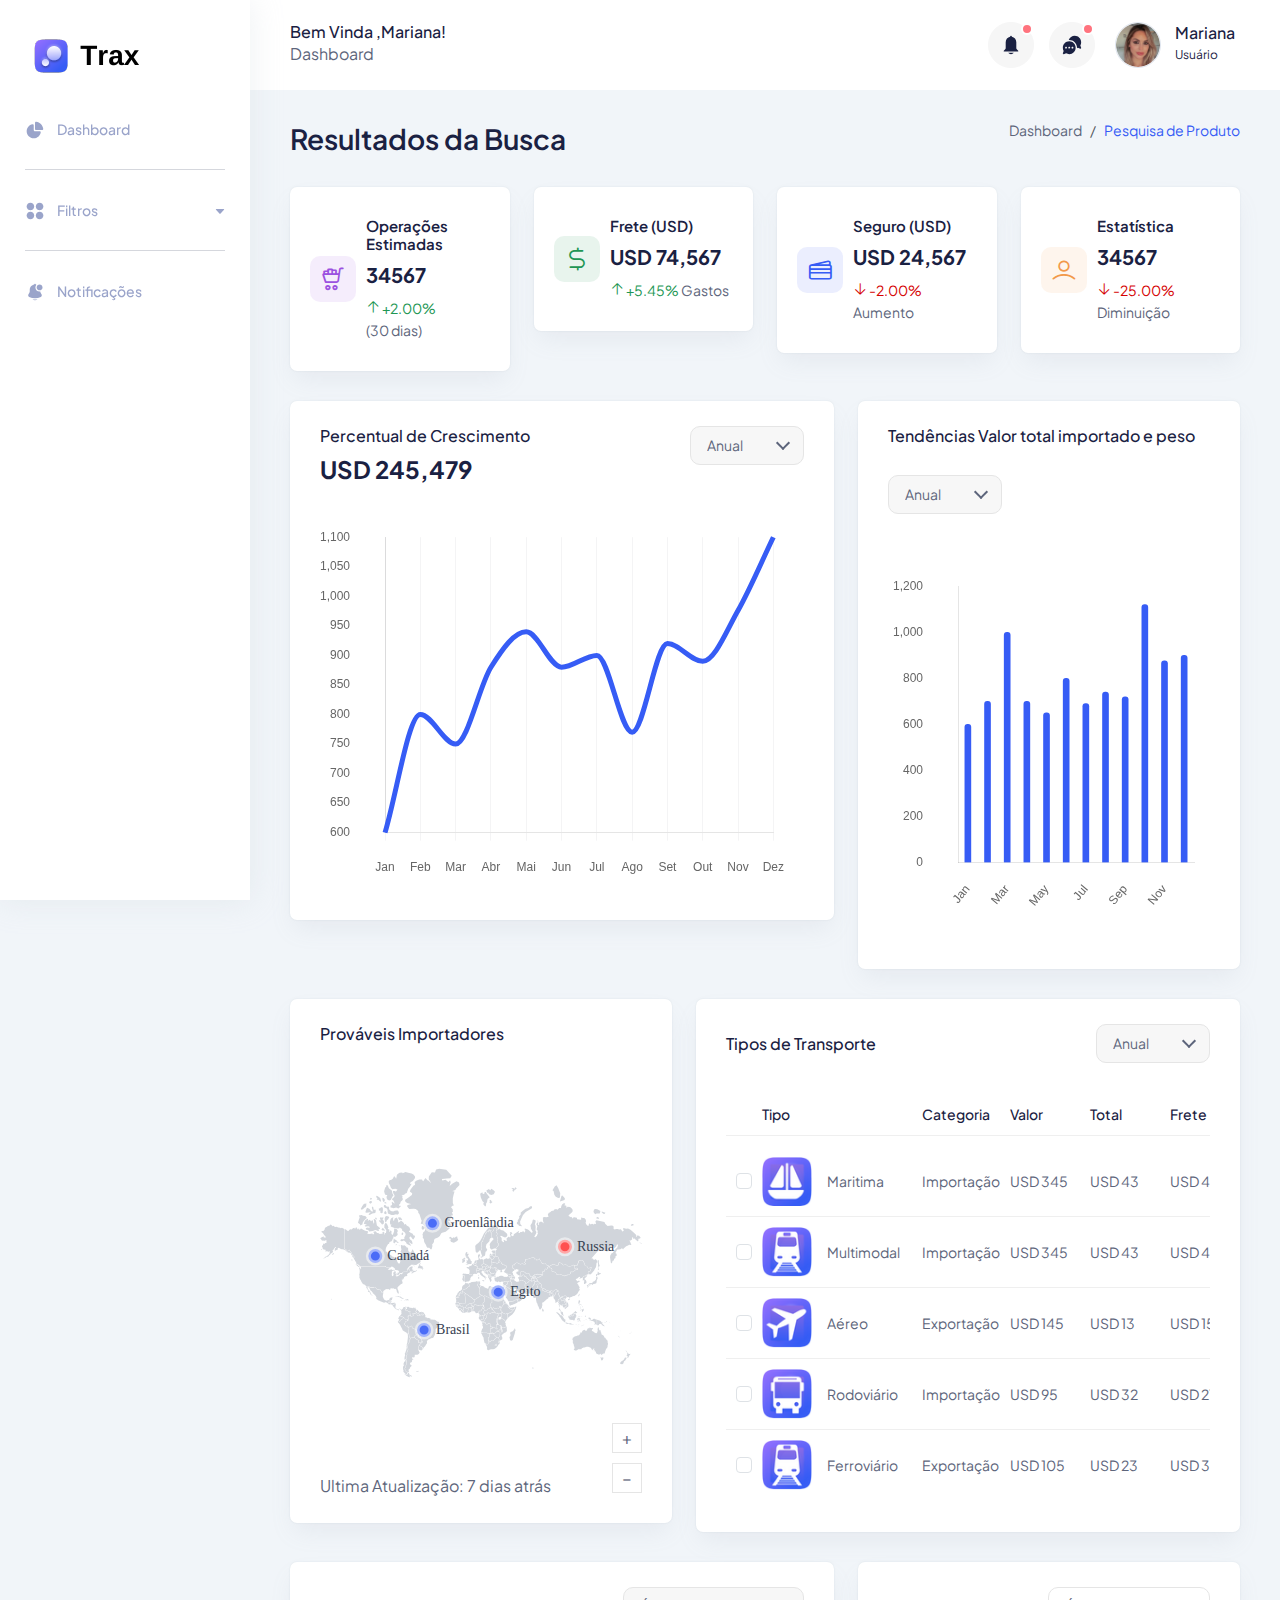
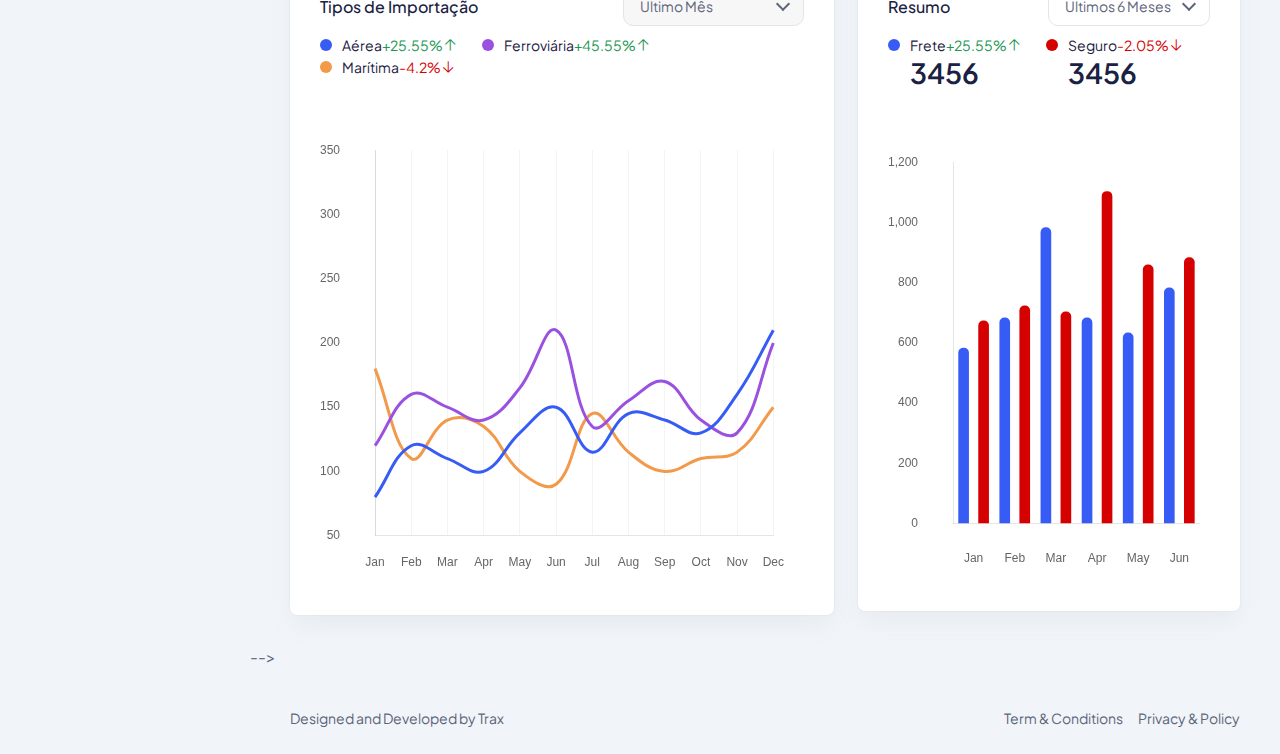
==== index.html @ 4f247d01 "test" ====
<!DOCTYPE html>
<html lang="en">
  <head>
    <meta charset="UTF-8" />
    <meta http-equiv="X-UA-Compatible" content="IE=edge" />
    <meta name="viewport" content="width=device-width, initial-scale=1.0" />
    <link rel="shortcut icon" href="assets/images/favicon.svg" type="image/x-icon" />
    <title>Trax</title>

    <!-- ========== All CSS files linkup ========= -->
    <link rel="stylesheet" href="assets/css/bootstrap.min.css" />
    <link rel="stylesheet" href="assets/css/lineicons.css" rel="stylesheet" type="text/css" />
    <link rel="stylesheet" href="assets/css/materialdesignicons.min.css" rel="stylesheet" type="text/css" />
    <link rel="stylesheet" href="assets/css/fullcalendar.css" />
    <link rel="stylesheet" href="assets/css/fullcalendar.css" />
    <link rel="stylesheet" href="assets/css/main.css" />
  </head>
  <body>
    <!-- ======== Preloader =========== -->
    <div id="preloader">
      <div class="spinner"></div>
    </div>
    <!-- ======== Preloader =========== -->

    <!-- ======== sidebar-nav start =========== -->
    <aside class="sidebar-nav-wrapper">
      <div class="navbar-logo">
        <a href="index.html">
          <img src="assets/images/logo/logo.png" alt="logo" />
        </a>
      </div>
      <nav class="sidebar-nav">
        <ul>
          <li class="nav-item">
            <a
              href="#0"
              data-bs-toggle="collapse"
              data-bs-target="#ddmenu_1"
              aria-controls="ddmenu_1"
              aria-expanded="false"
              aria-label="Toggle navigation"
            >
              <span class="icon">
                <svg width="20" height="20" viewBox="0 0 20 20" fill="none" xmlns="http://www.w3.org/2000/svg">
                  <path
                    d="M8.74999 18.3333C12.2376 18.3333 15.1364 15.8128 15.7244 12.4941C15.8448 11.8143 15.2737 11.25 14.5833 11.25H9.99999C9.30966 11.25 8.74999 10.6903 8.74999 10V5.41666C8.74999 4.7263 8.18563 4.15512 7.50586 4.27556C4.18711 4.86357 1.66666 7.76243 1.66666 11.25C1.66666 15.162 4.83797 18.3333 8.74999 18.3333Z" />
                  <path
                    d="M17.0833 10C17.7737 10 18.3432 9.43708 18.2408 8.75433C17.7005 5.14918 14.8508 2.29947 11.2457 1.75912C10.5629 1.6568 10 2.2263 10 2.91665V9.16666C10 9.62691 10.3731 10 10.8333 10H17.0833Z" />
                </svg>
              </span>
              <span class="text">Dashboard</span>
            </a>
            <!-- <ul id="ddmenu_1" class="collapse show dropdown-nav">
              <li>
                <a href="index.html" class="active"> eCommerce </a>
              </li>
            </ul> -->
          </li>
          <!-- <li class="nav-item nav-item-has-children">
            <a
              href="#0"
              class="collapsed"
              data-bs-toggle="collapse"
              data-bs-target="#ddmenu_2"
              aria-controls="ddmenu_2"
              aria-expanded="false"
              aria-label="Toggle navigation"
            > -->
              <!-- <span class="icon">
                <svg width="20" height="20" viewBox="0 0 20 20" fill="none" xmlns="http://www.w3.org/2000/svg">
                  <path
                    d="M11.8097 1.66667C11.8315 1.66667 11.8533 1.6671 11.875 1.66796V4.16667C11.875 5.43232 12.901 6.45834 14.1667 6.45834H16.6654C16.6663 6.48007 16.6667 6.50186 16.6667 6.5237V16.6667C16.6667 17.5872 15.9205 18.3333 15 18.3333H5.00001C4.07954 18.3333 3.33334 17.5872 3.33334 16.6667V3.33334C3.33334 2.41286 4.07954 1.66667 5.00001 1.66667H11.8097ZM6.66668 7.70834C6.3215 7.70834 6.04168 7.98816 6.04168 8.33334C6.04168 8.67851 6.3215 8.95834 6.66668 8.95834H10C10.3452 8.95834 10.625 8.67851 10.625 8.33334C10.625 7.98816 10.3452 7.70834 10 7.70834H6.66668ZM6.04168 11.6667C6.04168 12.0118 6.3215 12.2917 6.66668 12.2917H13.3333C13.6785 12.2917 13.9583 12.0118 13.9583 11.6667C13.9583 11.3215 13.6785 11.0417 13.3333 11.0417H6.66668C6.3215 11.0417 6.04168 11.3215 6.04168 11.6667ZM6.66668 14.375C6.3215 14.375 6.04168 14.6548 6.04168 15C6.04168 15.3452 6.3215 15.625 6.66668 15.625H13.3333C13.6785 15.625 13.9583 15.3452 13.9583 15C13.9583 14.6548 13.6785 14.375 13.3333 14.375H6.66668Z" />
                  <path
                    d="M13.125 2.29167L16.0417 5.20834H14.1667C13.5913 5.20834 13.125 4.74197 13.125 4.16667V2.29167Z" />
                </svg>
              </span>
              <span class="text">Paginas</span>
            </a>
            <ul id="ddmenu_2" class="collapse dropdown-nav">
              <li>
                <a href="settings.html"> Configurações</a>
              </li>
              <li>
                <a href="blank-page.html"> Página em Branco</a>
              </li>
            </ul>
          </li>
          <li class="nav-item">
            <a href="invoice.html">
              <span class="icon">
                <svg width="20" height="20" viewBox="0 0 20 20" fill="none" xmlns="http://www.w3.org/2000/svg">
                  <path
                    d="M3.33334 3.35442C3.33334 2.4223 4.07954 1.66666 5.00001 1.66666H15C15.9205 1.66666 16.6667 2.4223 16.6667 3.35442V16.8565C16.6667 17.5519 15.8827 17.9489 15.3333 17.5317L13.8333 16.3924C13.537 16.1673 13.1297 16.1673 12.8333 16.3924L10.5 18.1646C10.2037 18.3896 9.79634 18.3896 9.50001 18.1646L7.16668 16.3924C6.87038 16.1673 6.46298 16.1673 6.16668 16.3924L4.66668 17.5317C4.11731 17.9489 3.33334 17.5519 3.33334 16.8565V3.35442ZM4.79168 5.04218C4.79168 5.39173 5.0715 5.6751 5.41668 5.6751H10C10.3452 5.6751 10.625 5.39173 10.625 5.04218C10.625 4.69264 10.3452 4.40927 10 4.40927H5.41668C5.0715 4.40927 4.79168 4.69264 4.79168 5.04218ZM5.41668 7.7848C5.0715 7.7848 4.79168 8.06817 4.79168 8.41774C4.79168 8.76724 5.0715 9.05066 5.41668 9.05066H10C10.3452 9.05066 10.625 8.76724 10.625 8.41774C10.625 8.06817 10.3452 7.7848 10 7.7848H5.41668ZM4.79168 11.7932C4.79168 12.1428 5.0715 12.4262 5.41668 12.4262H10C10.3452 12.4262 10.625 12.1428 10.625 11.7932C10.625 11.4437 10.3452 11.1603 10 11.1603H5.41668C5.0715 11.1603 4.79168 11.4437 4.79168 11.7932ZM13.3333 4.40927C12.9882 4.40927 12.7083 4.69264 12.7083 5.04218C12.7083 5.39173 12.9882 5.6751 13.3333 5.6751H14.5833C14.9285 5.6751 15.2083 5.39173 15.2083 5.04218C15.2083 4.69264 14.9285 4.40927 14.5833 4.40927H13.3333ZM12.7083 8.41774C12.7083 8.76724 12.9882 9.05066 13.3333 9.05066H14.5833C14.9285 9.05066 15.2083 8.76724 15.2083 8.41774C15.2083 8.06817 14.9285 7.7848 14.5833 7.7848H13.3333C12.9882 7.7848 12.7083 8.06817 12.7083 8.41774ZM13.3333 11.1603C12.9882 11.1603 12.7083 11.4437 12.7083 11.7932C12.7083 12.1428 12.9882 12.4262 13.3333 12.4262H14.5833C14.9285 12.4262 15.2083 12.1428 15.2083 11.7932C15.2083 11.4437 14.9285 11.1603 14.5833 11.1603H13.3333Z" />
                </svg>
              </span>
              <span class="text">Menu1</span>
            </a>
          </li>
          <li class="nav-item nav-item-has-children">
            <a
              href="#0"
              class="collapsed"
              data-bs-toggle="collapse"
              data-bs-target="#ddmenu_3"
              aria-controls="ddmenu_3"
              aria-expanded="false"
              aria-label="Toggle navigation"
            >
              <span class="icon">
                <svg width="20" height="20" viewBox="0 0 20 20" fill="none" xmlns="http://www.w3.org/2000/svg">
                  <path
                    d="M14.9211 10.1294C15.1652 9.88534 15.1652 9.48967 14.9211 9.24559L10.7544 5.0789C10.5103 4.83482 10.1147 4.83482 9.87057 5.0789C9.62649 5.32297 9.62649 5.71871 9.87057 5.96278L12.9702 9.06251H1.97916C1.63398 9.06251 1.35416 9.34234 1.35416 9.68751C1.35416 10.0327 1.63398 10.3125 1.97916 10.3125H12.9702L9.87057 13.4123C9.62649 13.6563 9.62649 14.052 9.87057 14.2961C10.1147 14.5402 10.5103 14.5402 10.7544 14.2961L14.9211 10.1294Z" />
                  <path
                    d="M11.6383 15.18L15.805 11.0133C16.5373 10.2811 16.5373 9.09391 15.805 8.36166L11.6383 4.195C11.2722 3.82888 10.7923 3.64582 10.3125 3.64582V3.02082C10.3125 2.10035 11.0587 1.35416 11.9792 1.35416H16.9792C17.8997 1.35416 18.6458 2.10035 18.6458 3.02082V16.3542C18.6458 17.2747 17.8997 18.0208 16.9792 18.0208H11.9792C11.0587 18.0208 10.3125 17.2747 10.3125 16.3542V15.7292C10.7923 15.7292 11.2722 15.5461 11.6383 15.18Z" />
                </svg>
              </span>
              <span class="text">Autenticação</span>
            </a>
            <ul id="ddmenu_3" class="collapse dropdown-nav">
              <li>
                <a href="signin.html"> Entrar </a>
              </li>
              <li>
                <a href="signup.html"> Sair </a>
              </li>
            </ul>
          </li> -->
		 
          <span class="divider"><hr /></span>
		  
          <li class="nav-item nav-item-has-children">
		   
            <a
              href="#0"
              class="collapsed"
              data-bs-toggle="collapse"
              data-bs-target="#ddmenu_4"
              aria-controls="ddmenu_4"
              aria-expanded="false"
              aria-label="Toggle navigation"
            >
              <span class="icon">
                <svg width="20" height="20" viewBox="0 0 20 20" fill="none" xmlns="http://www.w3.org/2000/svg">
                  <path
                    d="M1.66666 5.41669C1.66666 3.34562 3.34559 1.66669 5.41666 1.66669C7.48772 1.66669 9.16666 3.34562 9.16666 5.41669C9.16666 7.48775 7.48772 9.16669 5.41666 9.16669C3.34559 9.16669 1.66666 7.48775 1.66666 5.41669Z" />
                  <path
                    d="M1.66666 14.5834C1.66666 12.5123 3.34559 10.8334 5.41666 10.8334C7.48772 10.8334 9.16666 12.5123 9.16666 14.5834C9.16666 16.6545 7.48772 18.3334 5.41666 18.3334C3.34559 18.3334 1.66666 16.6545 1.66666 14.5834Z" />
                  <path
                    d="M10.8333 5.41669C10.8333 3.34562 12.5123 1.66669 14.5833 1.66669C16.6544 1.66669 18.3333 3.34562 18.3333 5.41669C18.3333 7.48775 16.6544 9.16669 14.5833 9.16669C12.5123 9.16669 10.8333 7.48775 10.8333 5.41669Z" />
                  <path
                    d="M10.8333 14.5834C10.8333 12.5123 12.5123 10.8334 14.5833 10.8334C16.6544 10.8334 18.3333 12.5123 18.3333 14.5834C18.3333 16.6545 16.6544 18.3334 14.5833 18.3334C12.5123 18.3334 10.8333 16.6545 10.8333 14.5834Z" />
                </svg>
              </span>
			  
              <span class="text">Filtros</span>
            </a>
            <ul id="ddmenu_4" class="collapse dropdown-nav">
              
			  
			  <li>
                <a href="#"> 
					<details >
					  <summary  > Filtros Salvos</summary>
						  
						 
							  </br>
							  <div style="margin-bottom: 0; padding-bottom: 0; line-height: 1;" class="form-check radio-style mb-20">
								<input class="form-check-input" type="radio" value="" id="radio-1" />
								<label style="margin-right: 5px; font-size: 13px;" class="form-check-label" for="radio-1">Filtro um</label>
								
							  </div>
							  <!-- end radio -->
							  <div class="form-check radio-style mb-20">
								<input class="form-check-input" type="radio" value="" id="radio-2" disabled />
								<label style="margin-right: 5px; font-size: 13px;" class="form-check-label" for="radio-2">
								  Filtro dois</label>
							  </div>
							  <!-- end radio -->
							  
							  
                  <!-- end radio -->
					</details>
				</a>
				
									
              </li>
              <li>
                <a href="#"> 
					<details >
					  <summary  > Período </summary>
						 
							  <h6></h6>
							  <div class="input-style-1">
								<label>De:</label>
								<input type="date" />
							  </div>
							  <!-- end input -->
							  <div class="input-style-1">
							    <label>Até:</label>
								<input type="date" />
							  </div>
							  <!-- end input -->
							  
					  <!-- end input -->
						
					</details>  
				</a>
              </li>
              <li>
                <a href="#">  
					<details >
					  <summary  > NCM </summary>
					  <div class="input-style-1">
                    <label></label>
                    <input type="text" placeholder="4 Digitos" />
                  </div>
					</details>  
				</a>	  
              </li>
              <li>
                <a href="#"> 
					<details >
					  <summary  > Descrição do Produto </summary>
					</details>  
				</a>
              </li>
			  <li>
                <a href="#"> 
					<details >
					  <summary  > Provável Importador </summary>
					</details>  
				</a>
              </li>
			  <li>
                <a href="#"> 
					<details >
					  <summary  > Provável Exportador </summary>
					</details>  
				</a>
              </li>
			  <li>
                <a href="#"> 
					<details >
					  <summary  > Provável Incoterm </summary>
					</details>  
				</a>
              </li>
			  <li>
                <a href="#"> 
					<details >
					  <summary  > Modal </summary>
					</details>  
				</a>
              </li>
			  <li>
                <a href="#"> 
					<details >
					  <summary  > Pais de Origem </summary>
					</details>  
				</a>
              </li>
			  <li>
                <a href="#"> 
					<details >
					  <summary  > Provável pais de Aquisição </summary>
					</details>  
				</a>
              </li>
			  <li>
                <a href="#"> 
					<details >
					  <summary  > UN Medida Comercializada Estimada </summary>
					</details>  
				</a>
              </li>
			  <li>
                <a href="#"> 
					<details >
					  <summary class="nav-item nav-item-has-children" > URF de Entrada </summary>
					</details>  
				</a>
              </li>
            </ul>
          </li>
          <!-- <li class="nav-item nav-item-has-children">
            <a
              href="#0"
              class="collapsed"
              data-bs-toggle="collapse"
              data-bs-target="#ddmenu_55"
              aria-controls="ddmenu_55"
              aria-expanded="false"
              aria-label="Toggle navigation"
            >
              <span class="icon">
                <svg width="20" height="20" viewBox="0 0 20 20" fill="none" xmlns="http://www.w3.org/2000/svg">
                  <path
                    d="M5.48663 1.1466C5.77383 0.955131 6.16188 1.03274 6.35335 1.31994L6.87852 2.10769C7.20508 2.59755 7.20508 3.23571 6.87852 3.72556L6.35335 4.51331C6.16188 4.80052 5.77383 4.87813 5.48663 4.68666C5.19943 4.49519 5.12182 4.10715 5.31328 3.81994L5.83845 3.03219C5.88511 2.96221 5.88511 2.87105 5.83845 2.80106L5.31328 2.01331C5.12182 1.72611 5.19943 1.33806 5.48663 1.1466Z" />
                  <path
                    d="M2.49999 5.83331C2.03976 5.83331 1.66666 6.2064 1.66666 6.66665V10.8333C1.66666 13.5948 3.90523 15.8333 6.66666 15.8333H9.99999C12.1856 15.8333 14.0436 14.431 14.7235 12.4772C14.8134 12.4922 14.9058 12.5 15 12.5H16.6667C17.5872 12.5 18.3333 11.7538 18.3333 10.8333V8.33331C18.3333 7.41284 17.5872 6.66665 16.6667 6.66665H15C15 6.2064 14.6269 5.83331 14.1667 5.83331H2.49999ZM14.9829 11.2496C14.9942 11.1123 15 10.9735 15 10.8333V7.91665H16.6667C16.8967 7.91665 17.0833 8.10319 17.0833 8.33331V10.8333C17.0833 11.0634 16.8967 11.25 16.6667 11.25H15L14.9898 11.2498L14.9829 11.2496Z" />
                  <path
                    d="M8.85332 1.31994C8.6619 1.03274 8.27383 0.955131 7.98663 1.1466C7.69943 1.33806 7.62182 1.72611 7.81328 2.01331L8.33848 2.80106C8.38507 2.87105 8.38507 2.96221 8.33848 3.03219L7.81328 3.81994C7.62182 4.10715 7.69943 4.49519 7.98663 4.68666C8.27383 4.87813 8.6619 4.80052 8.85332 4.51331L9.37848 3.72556C9.70507 3.23571 9.70507 2.59755 9.37848 2.10769L8.85332 1.31994Z" />
                  <path
                    d="M10.4867 1.1466C10.7738 0.955131 11.1619 1.03274 11.3533 1.31994L11.8785 2.10769C12.2051 2.59755 12.2051 3.23571 11.8785 3.72556L11.3533 4.51331C11.1619 4.80052 10.7738 4.87813 10.4867 4.68666C10.1994 4.49519 10.1218 4.10715 10.3133 3.81994L10.8385 3.03219C10.8851 2.96221 10.8851 2.87105 10.8385 2.80106L10.3133 2.01331C10.1218 1.72611 10.1994 1.33806 10.4867 1.1466Z" />
                  <path
                    d="M2.49999 16.6667C2.03976 16.6667 1.66666 17.0398 1.66666 17.5C1.66666 17.9602 2.03976 18.3334 2.49999 18.3334H14.1667C14.6269 18.3334 15 17.9602 15 17.5C15 17.0398 14.6269 16.6667 14.1667 16.6667H2.49999Z" />
                </svg>
              </span>
              <span class="text">Icons</span>
            </a>
            <ul id="ddmenu_55" class="collapse dropdown-nav">
              <li>
                <a href="icons.html"> LineIcons </a>
              </li>
              <li>
                <a href="mdi-icons.html"> MDI Icons </a>
              </li>
            </ul>
          </li>
          <li class="nav-item nav-item-has-children">
            <a
              href="#0"
              class="collapsed"
              data-bs-toggle="collapse"
              data-bs-target="#ddmenu_5"
              aria-controls="ddmenu_5"
              aria-expanded="false"
              aria-label="Toggle navigation"
            >
              <span class="icon">
                <svg width="20" height="20" viewBox="0 0 20 20" fill="none" xmlns="http://www.w3.org/2000/svg">
                  <path
                    d="M4.16666 3.33335C4.16666 2.41288 4.91285 1.66669 5.83332 1.66669H14.1667C15.0872 1.66669 15.8333 2.41288 15.8333 3.33335V16.6667C15.8333 17.5872 15.0872 18.3334 14.1667 18.3334H5.83332C4.91285 18.3334 4.16666 17.5872 4.16666 16.6667V3.33335ZM6.04166 5.00002C6.04166 5.3452 6.32148 5.62502 6.66666 5.62502H13.3333C13.6785 5.62502 13.9583 5.3452 13.9583 5.00002C13.9583 4.65485 13.6785 4.37502 13.3333 4.37502H6.66666C6.32148 4.37502 6.04166 4.65485 6.04166 5.00002ZM6.66666 6.87502C6.32148 6.87502 6.04166 7.15485 6.04166 7.50002C6.04166 7.8452 6.32148 8.12502 6.66666 8.12502H13.3333C13.6785 8.12502 13.9583 7.8452 13.9583 7.50002C13.9583 7.15485 13.6785 6.87502 13.3333 6.87502H6.66666ZM6.04166 10C6.04166 10.3452 6.32148 10.625 6.66666 10.625H9.99999C10.3452 10.625 10.625 10.3452 10.625 10C10.625 9.65485 10.3452 9.37502 9.99999 9.37502H6.66666C6.32148 9.37502 6.04166 9.65485 6.04166 10ZM9.99999 16.6667C10.9205 16.6667 11.6667 15.9205 11.6667 15C11.6667 14.0795 10.9205 13.3334 9.99999 13.3334C9.07949 13.3334 8.33332 14.0795 8.33332 15C8.33332 15.9205 9.07949 16.6667 9.99999 16.6667Z" />
                </svg>
              </span>
              <span class="text"> Forms </span>
            </a>
            <ul id="ddmenu_5" class="collapse dropdown-nav">
              <li>
                <a href="form-elements.html"> From Elements </a>
              </li>
            </ul>
          </li>
          <li class="nav-item">
            <a href="tables.html">
              <span class="icon">
                <svg width="20" height="20" viewBox="0 0 20 20" fill="none" xmlns="http://www.w3.org/2000/svg">
                  <path
                    d="M1.66666 4.16667C1.66666 3.24619 2.41285 2.5 3.33332 2.5H16.6667C17.5872 2.5 18.3333 3.24619 18.3333 4.16667V9.16667C18.3333 10.0872 17.5872 10.8333 16.6667 10.8333H3.33332C2.41285 10.8333 1.66666 10.0872 1.66666 9.16667V4.16667Z" />
                  <path
                    d="M1.875 13.75C1.875 13.4048 2.15483 13.125 2.5 13.125H17.5C17.8452 13.125 18.125 13.4048 18.125 13.75C18.125 14.0952 17.8452 14.375 17.5 14.375H2.5C2.15483 14.375 1.875 14.0952 1.875 13.75Z" />
                  <path
                    d="M2.5 16.875C2.15483 16.875 1.875 17.1548 1.875 17.5C1.875 17.8452 2.15483 18.125 2.5 18.125H17.5C17.8452 18.125 18.125 17.8452 18.125 17.5C18.125 17.1548 17.8452 16.875 17.5 16.875H2.5Z" />
                </svg>
              </span>
              <span class="text">Tables</span>
            </a>
          </li> -->
          <span class="divider"><hr /></span>

          <li class="nav-item">
            <a href="#">
              <span class="icon">
                <svg width="20" height="20" viewBox="0 0 20 20" fill="none" xmlns="http://www.w3.org/2000/svg">
                  <path
                    d="M10.8333 2.50008C10.8333 2.03984 10.4602 1.66675 9.99999 1.66675C9.53975 1.66675 9.16666 2.03984 9.16666 2.50008C9.16666 2.96032 9.53975 3.33341 9.99999 3.33341C10.4602 3.33341 10.8333 2.96032 10.8333 2.50008Z" />
                  <path
                    d="M17.5 5.41673C17.5 7.02756 16.1942 8.33339 14.5833 8.33339C12.9725 8.33339 11.6667 7.02756 11.6667 5.41673C11.6667 3.80589 12.9725 2.50006 14.5833 2.50006C16.1942 2.50006 17.5 3.80589 17.5 5.41673Z" />
                  <path
                    d="M11.4272 2.69637C10.9734 2.56848 10.4947 2.50006 10 2.50006C7.10054 2.50006 4.75003 4.85057 4.75003 7.75006V9.20873C4.75003 9.72814 4.62082 10.2393 4.37404 10.6963L3.36705 12.5611C2.89938 13.4272 3.26806 14.5081 4.16749 14.9078C7.88074 16.5581 12.1193 16.5581 15.8326 14.9078C16.732 14.5081 17.1007 13.4272 16.633 12.5611L15.626 10.6963C15.43 10.3333 15.3081 9.93606 15.2663 9.52773C15.0441 9.56431 14.8159 9.58339 14.5833 9.58339C12.2822 9.58339 10.4167 7.71791 10.4167 5.41673C10.4167 4.37705 10.7975 3.42631 11.4272 2.69637Z" />
                  <path
                    d="M7.48901 17.1925C8.10004 17.8918 8.99841 18.3335 10 18.3335C11.0016 18.3335 11.9 17.8918 12.511 17.1925C10.8482 17.4634 9.15183 17.4634 7.48901 17.1925Z" />
                </svg>
              </span> 
              <span class="text">Notificações</span>
            </a>
          </li>
        </ul>
      </nav>
     <!--  <div class="promo-box">
        <div class="promo-icon">
          <img class="mx-auto" src="./assets/images/logo/logo-icon-big.svg" alt="Logo">
        </div>
        <h3>Upgrade to PRO</h3>
        <p>Improve your development process and start doing more with PlainAdmin PRO!</p>
        <a href="https://plainadmin.com/pro" target="_blank" rel="nofollow" class="main-btn primary-btn btn-hover">
          Upgrade to PRO
        </a>
      </div> -->
    </aside>
    <div class="overlay"></div>
    <!-- ======== sidebar-nav end =========== -->

    <!-- ======== main-wrapper start =========== -->
    <main class="main-wrapper">
      <!-- ========== header start ========== -->
      <header class="header">
        <div class="container-fluid">
          <div class="row">
            <div class="col-lg-5 col-md-5 col-6">
              <div class="header-left d-flex align-items-center">
                <!-- <div class="menu-toggle-btn mr-15">
                  <button id="menu-toggle" class="main-btn primary-btn btn-hover">
                    <i class="lni lni-chevron-left me-2"></i> Menu
                  </button>
                </div> -->
				 
                <div class="header-search d-none d-md-flex">
				
                  <!-- <form action="#">
                    <input type="text" placeholder="Search..." />
                    <button><i class="lni lni-search-alt"></i></button>
                  </form> -->
				  
				 
                </div>
				
              </div>
			  <h6 class="fw-500">Bem Vinda ,Mariana!</h6>
                   <p>Dashboard</p>
            </div>
            <div class="col-lg-7 col-md-7 col-6">
              <div class="header-right">
                <!-- notification start -->
                <div class="notification-box ml-15 d-none d-md-flex">
                  <button class="dropdown-toggle" type="button" id="notification" data-bs-toggle="dropdown"
                    aria-expanded="false">
                    <svg width="22" height="22" viewBox="0 0 22 22" fill="none" xmlns="http://www.w3.org/2000/svg">
                      <path
                        d="M11 20.1667C9.88317 20.1667 8.88718 19.63 8.23901 18.7917H13.761C13.113 19.63 12.1169 20.1667 11 20.1667Z"
                        fill="" />
                      <path
                        d="M10.1157 2.74999C10.1157 2.24374 10.5117 1.83333 11 1.83333C11.4883 1.83333 11.8842 2.24374 11.8842 2.74999V2.82604C14.3932 3.26245 16.3051 5.52474 16.3051 8.24999V14.287C16.3051 14.5301 16.3982 14.7633 16.564 14.9352L18.2029 16.6342C18.4814 16.9229 18.2842 17.4167 17.8903 17.4167H4.10961C3.71574 17.4167 3.5185 16.9229 3.797 16.6342L5.43589 14.9352C5.6017 14.7633 5.69485 14.5301 5.69485 14.287V8.24999C5.69485 5.52474 7.60672 3.26245 10.1157 2.82604V2.74999Z"
                        fill="" />
                    </svg>
                    <span></span>
                  </button>
                  <ul class="dropdown-menu dropdown-menu-end" aria-labelledby="notification">
                    <li>
                      <a href="#0">
                        <div class="image">
                          <img src="assets/images/lead/lead-1.png" alt="" />
                        </div>
                        <div class="content">
                          <h6>
                            Seu Plano
                            <span class="text-regular">
                              
                            </span>
                          </h6>
                          <p>
                            Seu Plano Contratado Search irá vencer em 10 dias. Para entrar em contato com nosso time de Customer Success
                          </p>
                          <span>10 mins ago</span>
                        </div>
                      </a>
                    </li>
                    <li>
                      <a href="#0">
                        <div class="image">
                          <img src="assets/images/lead/lead-1.png" alt="" />
                        </div>
                        <div class="content">
                          <h6>
                            ExonTrade
                            <span class="text-regular">
                              
                            </span>
                          </h6>
                          <p>
                            Lorem ipsum dolor sit amet, consect etur adipiscing
                            elit Vivamus tortor.
                          </p>
                          <span>10 mins ago</span>
                        </div>
                      </a>
                    </li>
                  </ul>
                </div>
                <!-- notification end -->
                <!-- message start -->
                <div class="header-message-box ml-15 d-none d-md-flex">
                  <button class="dropdown-toggle" type="button" id="message" data-bs-toggle="dropdown"
                    aria-expanded="false">
                    <svg width="22" height="22" viewBox="0 0 22 22" fill="none" xmlns="http://www.w3.org/2000/svg">
                      <path
                        d="M7.74866 5.97421C7.91444 5.96367 8.08162 5.95833 8.25005 5.95833C12.5532 5.95833 16.0417 9.4468 16.0417 13.75C16.0417 13.9184 16.0364 14.0856 16.0259 14.2514C16.3246 14.138 16.6127 14.003 16.8883 13.8482L19.2306 14.629C19.7858 14.8141 20.3141 14.2858 20.129 13.7306L19.3482 11.3882C19.8694 10.4604 20.1667 9.38996 20.1667 8.25C20.1667 4.70617 17.2939 1.83333 13.75 1.83333C11.0077 1.83333 8.66702 3.55376 7.74866 5.97421Z"
                        fill="" />
                      <path
                        d="M14.6667 13.75C14.6667 17.2938 11.7939 20.1667 8.25004 20.1667C7.11011 20.1667 6.03962 19.8694 5.11182 19.3482L2.76946 20.129C2.21421 20.3141 1.68597 19.7858 1.87105 19.2306L2.65184 16.8882C2.13062 15.9604 1.83338 14.89 1.83338 13.75C1.83338 10.2062 4.70622 7.33333 8.25004 7.33333C11.7939 7.33333 14.6667 10.2062 14.6667 13.75ZM5.95838 13.75C5.95838 13.2437 5.54797 12.8333 5.04171 12.8333C4.53545 12.8333 4.12504 13.2437 4.12504 13.75C4.12504 14.2563 4.53545 14.6667 5.04171 14.6667C5.54797 14.6667 5.95838 14.2563 5.95838 13.75ZM9.16671 13.75C9.16671 13.2437 8.7563 12.8333 8.25004 12.8333C7.74379 12.8333 7.33338 13.2437 7.33338 13.75C7.33338 14.2563 7.74379 14.6667 8.25004 14.6667C8.7563 14.6667 9.16671 14.2563 9.16671 13.75ZM11.4584 14.6667C11.9647 14.6667 12.375 14.2563 12.375 13.75C12.375 13.2437 11.9647 12.8333 11.4584 12.8333C10.9521 12.8333 10.5417 13.2437 10.5417 13.75C10.5417 14.2563 10.9521 14.6667 11.4584 14.6667Z"
                        fill="" />
                    </svg>
                    <span></span>
                  </button>
                  <ul class="dropdown-menu dropdown-menu-end" aria-labelledby="message">
                    <li>
                      <a href="#0">
                        <div class="image">
                          <img src="assets/images/lead/lead-1.png" alt="" />
                        </div>
                        <div class="content">
                          <h6>Processamento de Dados</h6>
                          <p>Lorem ipsum dolor sit amet, consect etur adipiscing
                            elit Vivamus tortor.</p>
                          <span>04-09-2024</span>
                        </div>
                      </a>
                    </li>
                    <li>
                      <a href="#0">
                        <div class="image">
                          <img src="assets/images/lead/lead-1.png" alt="" />
                        </div>
                        <div class="content">
                          <h6>Dados Processados</h6>
                          <p>Lorem ipsum dolor sit amet, consect etur adipiscing
                            elit Vivamus tortor.</p>
                          <span>12 mins ago</span>
                        </div>
                      </a>
                    </li>
                    <li>
                      <a href="#0">
                        <div class="image">
                          <img src="assets/images/lead/lead-1.png" alt="" />
                        </div>
                        <div class="content">
                          <h6>Em Processamento</h6>
                          <p>Lorem ipsum dolor sit amet, consect etur adipiscing
                            elit Vivamus tortor.</p>
                          <span>04-09-2024</span>
                        </div>
                      </a>
                    </li>
                  </ul>
                </div>
                <!-- message end -->
                <!-- profile start -->
                <div class="profile-box ml-15">
                  <button class="dropdown-toggle bg-transparent border-0" type="button" id="profile"
                    data-bs-toggle="dropdown" aria-expanded="false">
                    <div class="profile-info">
                      <div class="info">
                        <div class="image">
                          <img src="assets/images/profile/profile-image.png" alt="" />
                        </div>
                        <div>
                          <h6 class="fw-500">Mariana</h6>
                          <p>Usuário</p>
                        </div>
                      </div>
                    </div>
                  </button>
                  <ul class="dropdown-menu dropdown-menu-end" aria-labelledby="profile">
                    <li>
                      <div class="author-info flex items-center !p-1">
                        <div class="image">
                          <img src="assets/images/profile/profile-image.png" alt="image">
                        </div>
                        <div class="content">
                          <h4 class="text-sm">Mariana</h4>
                          <a class="text-black/40 dark:text-white/40 hover:text-black dark:hover:text-white text-xs" href="#">Email@gmail.com</a>
                        </div>
                      </div>
                    </li>
                    <li class="divider"></li>
                    <li>
                      <a href="#0">
                        <i class="lni lni-user"></i> Ver Perfil
                      </a>
                    </li>
                    <li>
                      <a href="#0">
                        <i class="lni lni-alarm"></i> Notificações
                      </a>
                    </li>
                    <li>
                      <a href="#0"> <i class="lni lni-inbox"></i> Mensagens </a>
                    </li>
                    <li>
                      <a href="#0"> <i class="lni lni-cog"></i> Configurações </a>
                    </li>
                    <li class="divider"></li>
                    <li>
                      <a href="#0"> <i class="lni lni-exit"></i> Sair </a>
                    </li>
                  </ul>
                </div>
                <!-- profile end -->
              </div>
            </div>
          </div>
        </div>
      </header>
      <!-- ========== header end ========== -->

      <!-- ========== section start ========== -->
      <section class="section">
        <div class="container-fluid">
          <!-- ========== title-wrapper start ========== -->
          <div class="title-wrapper pt-30">
            <div class="row align-items-center">
              <div class="col-md-6">
                <div class="title">
                  <h2>Resultados da Busca</h2>
                </div>
              </div>
              <!-- end col -->
              <div class="col-md-6">
                <div class="breadcrumb-wrapper">
                  <nav aria-label="breadcrumb">
                    <ol class="breadcrumb">
                      <li class="breadcrumb-item">
                        <a href="#0">Dashboard</a>
                      </li>
                      <li class="breadcrumb-item active" aria-current="page">
                        Pesquisa de Produto
                      </li>
                    </ol>
                  </nav>
                </div>
              </div>
              <!-- end col -->
            </div>
            <!-- end row -->
          </div>
          <!-- ========== title-wrapper end ========== -->
          <div class="row">
            <div class="col-xl-3 col-lg-4 col-sm-6">
              <div class="icon-card mb-30">
                <div class="icon purple">
                  <i class="lni lni-cart-full"></i>
                </div>
                <div class="content">
                  <h6 class="mb-10">Operações Estimadas</h6>
                  <h3 class="text-bold mb-10">34567</h3>
                  <p class="text-sm text-success">
                    <i class="lni lni-arrow-up"></i> +2.00%
                    <span class="text-gray">(30 dias)</span>
                  </p>
                </div>
              </div>
              <!-- End Icon Cart -->
            </div>
            <!-- End Col -->
            <div class="col-xl-3 col-lg-4 col-sm-6">
              <div class="icon-card mb-30">
                <div class="icon success">
                  <i class="lni lni-dollar"></i>
                </div>
                <div class="content">
                  <h6 class="mb-10">Frete (USD)</h6>
                  <h3 class="text-bold mb-10">USD 74,567</h3>
                  <p class="text-sm text-success">
                    <i class="lni lni-arrow-up"></i> +5.45%
                    <span class="text-gray">Gastos</span>
                  </p>
                </div>
              </div>
              <!-- End Icon Cart -->
            </div>
            <!-- End Col -->
            <div class="col-xl-3 col-lg-4 col-sm-6">
              <div class="icon-card mb-30">
                <div class="icon primary">
                  <i class="lni lni-credit-cards"></i>
                </div>
                <div class="content">
                  <h6 class="mb-10">Seguro (USD)</h6>
                  <h3 class="text-bold mb-10">USD 24,567</h3>
                  <p class="text-sm text-danger">
                    <i class="lni lni-arrow-down"></i> -2.00%
                    <span class="text-gray">Aumento</span>
                  </p>
                </div>
              </div>
              <!-- End Icon Cart -->
            </div>
            <!-- End Col -->
            <div class="col-xl-3 col-lg-4 col-sm-6">
              <div class="icon-card mb-30">
                <div class="icon orange">
                  <i class="lni lni-user"></i>
                </div>
                <div class="content">
                  <h6 class="mb-10">Estatística</h6>
                  <h3 class="text-bold mb-10">34567</h3>
                  <p class="text-sm text-danger">
                    <i class="lni lni-arrow-down"></i> -25.00%
                    <span class="text-gray"> Diminuição</span>
                  </p>
                </div>
              </div>
              <!-- End Icon Cart -->
            </div>
            <!-- End Col -->
          </div>
          <!-- End Row -->
          <div class="row">
            <div class="col-lg-7">
              <div class="card-style mb-30">
                <div class="title d-flex flex-wrap justify-content-between">
                  <div class="left">
                    <h6 class="text-medium mb-10">Percentual de Crescimento</h6>
                    <h3 class="text-bold">USD 245,479</h3>
                  </div>
                  <div class="right">
                    <div class="select-style-1">
                      <div class="select-position select-sm">
                        <select class="light-bg">
                          <option value="">Anual</option>
                          <option value="">Mensal</option>
                          <option value="">Semanal </option>
                        </select>
                      </div>
                    </div>
                    <!-- end select -->
                  </div>
                </div>
                <!-- End Title -->
                <div class="chart">
                  <canvas id="Chart1" style="width: 100%; height: 400px; margin-left: -35px;"></canvas>
                </div>
                <!-- End Chart -->
              </div>
            </div>
            <!-- End Col -->
            <div class="col-lg-5">
              <div class="card-style mb-30">
                <div class="title d-flex flex-wrap align-items-center justify-content-between">
                  <div class="left">
                    <h6 class="text-medium mb-30">Tendências Valor total importado e peso</h6>
                  </div>
                  <div class="right">
                    <div class="select-style-1">
                      <div class="select-position select-sm">
                        <select class="light-bg">
                          <option value="">Anual</option>
                          <option value="">Mensal</option>
                          <option value="">Semanal</option>
                        </select>
                      </div>
                    </div>
                    <!-- end select -->
                  </div>
                </div>
                <!-- End Title -->
                <div class="chart">
                  <canvas id="Chart2" style="width: 100%; height: 400px; margin-left: -45px;"></canvas>
                </div>
                <!-- End Chart -->
              </div>
            </div>
            <!-- End Col -->
          </div>
          <!-- End Row -->
          <div class="row">
            <div class="col-lg-5">
              <div class="card-style mb-30">
                <div class="title d-flex justify-content-between align-items-center">
                  <div class="left">
                    <h6 class="text-medium mb-30">Prováveis Importadores</h6>
                  </div>
                </div>
                <!-- End Title -->
                <div id="map" style="width: 100%; height: 400px; overflow: hidden;"></div>
                <p>Ultima Atualização: 7 dias atrás</p>
              </div>
            </div>
            <!-- End Col -->
            <div class="col-lg-7">
              <div class="card-style mb-30">
                <div class="title d-flex flex-wrap justify-content-between align-items-center">
                  <div class="left">
                    <h6 class="text-medium mb-30">Tipos de Transporte</h6>
                  </div>
                  <div class="right">
                    <div class="select-style-1">
                      <div class="select-position select-sm">
                        <select class="light-bg">
                          <option value="">Anual</option>
                          <option value="">Mensal</option>
                          <option value="">Semanal</option>
                        </select>
                      </div>
                    </div>
                    <!-- end select -->
                  </div>
                </div>
                <!-- End Title -->
                <div class="table-responsive">
                  <table class="table top-selling-table">
                    <thead>
                      <tr>
                        <th></th>
                        <th>
                          <h6 class="text-sm text-medium">Tipo</h6>
                        </th>
                        <th class="min-width">
                          <h6 class="text-sm text-medium">Categoria</h6>
                        </th>
                        <th class="min-width">
                          <h6 class="text-sm text-medium">Valor</h6>
                        </th>
                        <th class="min-width">
                          <h6 class="text-sm text-medium">Total</h6>
                        </th>
                        <th class="min-width">
                          <h6 class="text-sm text-medium">Frete</h6>
                        </th>
                        <th></th>
                      </tr>
                    </thead>
                    <tbody>
                      <tr>
                        <td>
                          <div class="check-input-primary">
                            <input class="form-check-input" type="checkbox" id="checkbox-1" />
                          </div>
                        </td>
                        <td>
                          <div class="product">
                            <div class="image">
                              <img src="assets/images/products/1.png" alt="" />
                            </div>
                            <p class="text-sm">Maritima</p>
                          </div>
                        </td>
                        <td>
                          <p class="text-sm">Importação</p>
                        </td>
                        <td>
                          <p class="text-sm">USD 345</p>
                        </td>
                        <td>
                          <p class="text-sm">USD 43</p>
                        </td>
                        <td>
                          <p class="text-sm">USD 45</p>
                        </td>
                        <td>
                          <div class="action justify-content-end">
                            <button class="more-btn ml-10 dropdown-toggle" id="moreAction1" data-bs-toggle="dropdown"
                              aria-expanded="false">
                              <i class="lni lni-more-alt"></i>
                            </button>
                            <ul class="dropdown-menu dropdown-menu-end" aria-labelledby="moreAction1">
                              <li class="dropdown-item">
                                <a href="#0" class="text-gray">Remover</a>
                              </li>
                              <li class="dropdown-item">
                                <a href="#0" class="text-gray">Editar</a>
                              </li>
                            </ul>
                          </div>
                        </td>
                      </tr>
                      <tr>
                        <td>
                          <div class="check-input-primary">
                            <input class="form-check-input" type="checkbox" id="checkbox-1" />
                          </div>
                        </td>
                        <td>
                          <div class="product">
                            <div class="image">
                              <img src="assets/images/products/4.png" alt="" />
                            </div>
                            <p class="text-sm">Multimodal</p>
                          </div>
                        </td>
                        <td>
                          <p class="text-sm">Importação</p>
                        </td>
                        <td>
                          <p class="text-sm">USD 345</p>
                        </td>
                        <td>
                          <p class="text-sm">USD 43</p>
                        </td>
                        <td>
                          <p class="text-sm">USD 45</p>
                        </td>
                        <td>
                          <div class="action justify-content-end">
                            <button class="more-btn ml-10 dropdown-toggle" id="moreAction1" data-bs-toggle="dropdown"
                              aria-expanded="false">
                              <i class="lni lni-more-alt"></i>
                            </button>
                            <ul class="dropdown-menu dropdown-menu-end" aria-labelledby="moreAction1">
                              <li class="dropdown-item">
                                <a href="#0" class="text-gray">Remover</a>
                              </li>
                              <li class="dropdown-item">
                                <a href="#0" class="text-gray">Editar</a>
                              </li>
                            </ul>
                          </div>
                        </td>
                      </tr>
                      <tr>
                        <td>
                          <div class="check-input-primary">
                            <input class="form-check-input" type="checkbox" id="checkbox-1" />
                          </div>
                        </td>
                        <td>
                          <div class="product">
                            <div class="image">
                              <img src="assets/images/products/2.png" alt="" />
                            </div>
                            <p class="text-sm">Aéreo</p>
                          </div>
                        </td>
                        <td>
                          <p class="text-sm">Exportação</p>
                        </td>
                        <td>
                          <p class="text-sm">USD 145</p>
                        </td>
                        <td>
                          <p class="text-sm">USD 13</p>
                        </td>
                        <td>
                          <p class="text-sm">USD 15</p>
                        </td>
                        <td>
                          <div class="action justify-content-end">
                            <button class="more-btn ml-10 dropdown-toggle" id="moreAction1" data-bs-toggle="dropdown"
                              aria-expanded="false">
                              <i class="lni lni-more-alt"></i>
                            </button>
                            <ul class="dropdown-menu dropdown-menu-end" aria-labelledby="moreAction1">
                              <li class="dropdown-item">
                                <a href="#0" class="text-gray">Remover</a>
                              </li>
                              <li class="dropdown-item">
                                <a href="#0" class="text-gray">Editar</a>
                              </li>
                            </ul>
                          </div>
                        </td>
                      </tr>
                      <tr>
                        <td>
                          <div class="check-input-primary">
                            <input class="form-check-input" type="checkbox" id="checkbox-1" />
                          </div>
                        </td>
                        <td>
                          <div class="product">
                            <div class="image">
                              <img src="assets/images/products/3.png" alt="" />
                            </div>
                            <p class="text-sm">Rodoviário</p>
                          </div>
                        </td>
                        <td>
                          <p class="text-sm">Importação</p>
                        </td>
                        <td>
                          <p class="text-sm">USD 95</p>
                        </td>
                        <td>
                          <p class="text-sm">USD 32</p>
                        </td>
                        <td>
                          <p class="text-sm">USD 215</p>
                        </td>
                        <td>
                          <div class="action justify-content-end">
                            <button class="more-btn ml-10 dropdown-toggle" id="moreAction1" data-bs-toggle="dropdown"
                              aria-expanded="false">
                              <i class="lni lni-more-alt"></i>
                            </button>
                            <ul class="dropdown-menu dropdown-menu-end" aria-labelledby="moreAction1">
                              <li class="dropdown-item">
                                <a href="#0" class="text-gray">Remover</a>
                              </li>
                              <li class="dropdown-item">
                                <a href="#0" class="text-gray">Editar</a>
                              </li>
                            </ul>
                          </div>
                        </td>
                      </tr>
                      <tr>
                        <td>
                          <div class="check-input-primary">
                            <input class="form-check-input" type="checkbox" id="checkbox-1" />
                          </div>
                        </td>
                        <td>
                          <div class="product">
                            <div class="image">
                              <img src="assets/images/products/4.png" alt="" />
                            </div>
                            <p class="text-sm">Ferroviário</p>
                          </div>
                        </td>
                        <td>
                          <p class="text-sm">Exportação</p>
                        </td>
                        <td>
                          <p class="text-sm">USD 105</p>
                        </td>
                        <td>
                          <p class="text-sm">USD 23</p>
                        </td>
                        <td>
                          <p class="text-sm">USD 345</p>
                        </td>
                        <td>
                          <div class="action justify-content-end">
                            <button class="more-btn ml-10 dropdown-toggle" id="moreAction1" data-bs-toggle="dropdown"
                              aria-expanded="false">
                              <i class="lni lni-more-alt"></i>
                            </button>
                            <ul class="dropdown-menu dropdown-menu-end" aria-labelledby="moreAction1">
                              <li class="dropdown-item">
                                <a href="#0" class="text-gray">Remover</a>
                              </li>
                              <li class="dropdown-item">
                                <a href="#0" class="text-gray">Editar</a>
                              </li>
                            </ul>
                          </div>
                        </td>
                      </tr>
                    </tbody>
                  </table>
                  <!-- End Table -->
                </div>
              </div>
            </div>
            <!-- End Col -->
          </div>
          <!-- End Row -->
          <div class="row">
            <div class="col-lg-7">
              <div class="card-style mb-30">
                <div class="title d-flex flex-wrap align-items-center justify-content-between">
                  <div class="left">
                    <h6 class="text-medium mb-2">Tipos de Importação</h6>
                  </div>
                  <div class="right">
                    <div class="select-style-1 mb-2">
                      <div class="select-position select-sm">
                        <select class="light-bg">
                          <option value="">Último Mês</option>
                          <option value="">Últimos Três Meses</option>
                          <option value="">Último Ano</option>
                        </select>
                      </div>
                    </div>
                    <!-- end select -->
                  </div>
                </div>
                <!-- End Title -->
                <div class="chart">
                  <div id="legend3">
                    <ul class="legend3 d-flex flex-wrap align-items-center mb-30">
                      <li>
                        <div class="d-flex">
                          <span class="bg-color primary-bg"> </span>
                          <div class="text">
                            <p class="text-sm text-success">
                              <span class="text-dark">Aérea</span> +25.55%
                              <i class="lni lni-arrow-up"></i>
                            </p>
                          </div>
                        </div>
                      </li>
                      <li>
                        <div class="d-flex">
                          <span class="bg-color purple-bg"></span>
                          <div class="text">
                            <p class="text-sm text-success">
                              <span class="text-dark">Ferroviária</span> +45.55%
                              <i class="lni lni-arrow-up"></i>
                            </p>
                          </div>
                        </div>
                      </li>
                      <li>
                        <div class="d-flex">
                          <span class="bg-color orange-bg"></span>
                          <div class="text">
                            <p class="text-sm text-danger">
                              <span class="text-dark">Marítima</span> -4.2%
                              <i class="lni lni-arrow-down"></i>
                            </p>
                          </div>
                        </div>
                      </li>
                    </ul>
                  </div>
                  <canvas id="Chart3" style="width: 100%; height: 450px; margin-left: -35px;"></canvas>
                </div>
              </div>
            </div>
            <!-- End Col -->
            <div class="col-lg-5">
              <div class="card-style mb-30">
                <div class="title d-flex flex-wrap align-items-center justify-content-between">
                  <div class="left">
                    <h6 class="text-medium mb-2">Resumo</h6>
                  </div>
                  <div class="right">
                    <div class="select-style-1 mb-2">
                      <div class="select-position select-sm">
                        <select class="bg-ligh">
                          <option value="">Últimos 6 Meses</option>
                          <option value="">Últimos 6 Meses</option>
                          <option value="">Último Ano</option>
                        </select>
                      </div>
                    </div>
                    <!-- end select -->
                  </div>
                </div>
                <!-- End Title -->
                <div class="chart">
                  <div id="legend4">
                    <ul class="legend3 d-flex flex-wrap gap-3 gap-sm-0 align-items-center mb-30">
                      <li>
                        <div class="d-flex">
                          <span class="bg-color primary-bg"> </span>
                          <div class="text">
                            <p class="text-sm text-success">
                              <span class="text-dark">Frete</span>
                              +25.55%
                              <i class="lni lni-arrow-up"></i>
                            </p>
                            <h2>3456</h2>
                          </div>
                        </div>
                      </li>
                      <li>
                        <div class="d-flex">
                          <span class="bg-color danger-bg"></span>
                          <div class="text">
                            <p class="text-sm text-danger">
                              <span class="text-dark">Seguro</span> -2.05%
                              <i class="lni lni-arrow-down"></i>
                            </p>
                            <h2>3456</h2>
                          </div>
                        </div>
                      </li>
                    </ul>
                  </div>
                  <canvas id="Chart4" style="width: 100%; height: 420px; margin-left: -35px;"></canvas>
                </div>
                <!-- End Chart -->
              </div>
            </div>
            <!-- End Col -->
          </div>
          <!-- End Row -->
          <!-- <div class="row">
            <div class="col-lg-5">
              <div class="card-style calendar-card mb-30">
                <div id="calendar-mini"></div>
              </div>
            </div>
            <!-- End Col --><!--
            <div class="col-lg-7">
              <div class="card-style mb-30">
                <div class="title d-flex flex-wrap align-items-center justify-content-between">
                  <div class="left">
                    <h6 class="text-medium mb-30">Sales History</h6>
                  </div>
                  <div class="right">
                    <div class="select-style-1">
                      <div class="select-position select-sm">
                        <select class="light-bg">
                          <option value="">Today</option>
                          <option value="">Yesterday</option>
                        </select>
                      </div>
                    </div>
                    <!-- end select -->
                  </div>
                </div>
                <!-- End Title --><!--
                <div class="table-responsive">
                  <table class="table top-selling-table">
                    <thead>
                      <tr>
                        <th>
                          <h6 class="text-sm text-medium">Products</h6>
                        </th>
                        <th class="min-width">
                          <h6 class="text-sm text-medium">
                            Category <i class="lni lni-arrows-vertical"></i>
                          </h6>
                        </th>
                        <th class="min-width">
                          <h6 class="text-sm text-medium">
                            Revenue <i class="lni lni-arrows-vertical"></i>
                          </h6>
                        </th>
                        <th class="min-width">
                          <h6 class="text-sm text-medium">
                            Status <i class="lni lni-arrows-vertical"></i>
                          </h6>
                        </th>
                        <th>
                          <h6 class="text-sm text-medium text-end">
                            Actions <i class="lni lni-arrows-vertical"></i>
                          </h6>
                        </th>
                      </tr>
                    </thead>
                    <tbody>
                      <tr>
                        <td>
                          <div class="product">
                            <div class="image">
                              <img src="assets/images/products/product-mini-1.jpg" alt="" />
                            </div>
                            <p class="text-sm">Bedroom</p>
                          </div>
                        </td>
                        <td>
                          <p class="text-sm">Interior</p>
                        </td>
                        <td>
                          <p class="text-sm">$345</p>
                        </td>
                        <td>
                          <span class="status-btn close-btn">Pending</span>
                        </td>
                        <td>
                          <div class="action justify-content-end">
                            <button class="edit">
                              <i class="lni lni-pencil"></i>
                            </button>
                            <button class="more-btn ml-10 dropdown-toggle" id="moreAction1" data-bs-toggle="dropdown"
                              aria-expanded="false">
                              <i class="lni lni-more-alt"></i>
                            </button>
                            <ul class="dropdown-menu dropdown-menu-end" aria-labelledby="moreAction1">
                              <li class="dropdown-item">
                                <a href="#0" class="text-gray">Remove</a>
                              </li>
                              <li class="dropdown-item">
                                <a href="#0" class="text-gray">Edit</a>
                              </li>
                            </ul>
                          </div>
                        </td>
                      </tr>
                      <tr>
                        <td>
                          <div class="product">
                            <div class="image">
                              <img src="assets/images/products/product-mini-2.jpg" alt="" />
                            </div>
                            <p class="text-sm">Arm Chair</p>
                          </div>
                        </td>
                        <td>
                          <p class="text-sm">Interior</p>
                        </td>
                        <td>
                          <p class="text-sm">$345</p>
                        </td>
                        <td>
                          <span class="status-btn warning-btn">Refund</span>
                        </td>
                        <td>
                          <div class="action justify-content-end">
                            <button class="edit">
                              <i class="lni lni-pencil"></i>
                            </button>
                            <button class="more-btn ml-10 dropdown-toggle" id="moreAction1" data-bs-toggle="dropdown"
                              aria-expanded="false">
                              <i class="lni lni-more-alt"></i>
                            </button>
                            <ul class="dropdown-menu dropdown-menu-end" aria-labelledby="moreAction1">
                              <li class="dropdown-item">
                                <a href="#0" class="text-gray">Remove</a>
                              </li>
                              <li class="dropdown-item">
                                <a href="#0" class="text-gray">Edit</a>
                              </li>
                            </ul>
                          </div>
                        </td>
                      </tr>
                      <tr>
                        <td>
                          <div class="product">
                            <div class="image">
                              <img src="assets/images/products/product-mini-3.jpg" alt="" />
                            </div>
                            <p class="text-sm">Sofa</p>
                          </div>
                        </td>
                        <td>
                          <p class="text-sm">Interior</p>
                        </td>
                        <td>
                          <p class="text-sm">$345</p>
                        </td>
                        <td>
                          <span class="status-btn success-btn">Completed</span>
                        </td>
                        <td>
                          <div class="action justify-content-end">
                            <button class="edit">
                              <i class="lni lni-pencil"></i>
                            </button>
                            <button class="more-btn ml-10 dropdown-toggle" id="moreAction1" data-bs-toggle="dropdown"
                              aria-expanded="false">
                              <i class="lni lni-more-alt"></i>
                            </button>
                            <ul class="dropdown-menu dropdown-menu-end" aria-labelledby="moreAction1">
                              <li class="dropdown-item">
                                <a href="#0" class="text-gray">Remove</a>
                              </li>
                              <li class="dropdown-item">
                                <a href="#0" class="text-gray">Edit</a>
                              </li>
                            </ul>
                          </div>
                        </td>
                      </tr>
                      <tr>
                        <td>
                          <div class="product">
                            <div class="image">
                              <img src="assets/images/products/product-mini-4.jpg" alt="" />
                            </div>
                            <p class="text-sm">Kitchen</p>
                          </div>
                        </td>
                        <td>
                          <p class="text-sm">Interior</p>
                        </td>
                        <td>
                          <p class="text-sm">$345</p>
                        </td>
                        <td>
                          <span class="status-btn close-btn">Canceled</span>
                        </td>
                        <td>
                          <div class="action justify-content-end">
                            <button class="edit">
                              <i class="lni lni-pencil"></i>
                            </button>
                            <button class="more-btn ml-10 dropdown-toggle" id="moreAction1" data-bs-toggle="dropdown"
                              aria-expanded="false">
                              <i class="lni lni-more-alt"></i>
                            </button>
                            <ul class="dropdown-menu dropdown-menu-end" aria-labelledby="moreAction1">
                              <li class="dropdown-item">
                                <a href="#0" class="text-gray">Remove</a>
                              </li>
                              <li class="dropdown-item">
                                <a href="#0" class="text-gray">Edit</a>
                              </li>
                            </ul>
                          </div>
                        </td>
                      </tr>
                    </tbody>
                  </table>
                  <!-- End Table -->
                </div>
              </div>
            </div> -->
            <!-- End Col -->
          </div>
          <!-- End Row -->
        </div>
        <!-- end container -->
      </section>
      <!-- ========== section end ========== -->

      <!-- ========== footer start =========== -->
      <footer class="footer">
        <div class="container-fluid">
          <div class="row">
            <div class="col-md-6 order-last order-md-first">
              <div class="copyright text-center text-md-start">
                <p class="text-sm">
                  Designed and Developed by
                  <a href="https://plainadmin.com" rel="nofollow" target="_blank">
                    Trax
                  </a>
                </p>
              </div>
            </div>
            <!-- end col-->
            <div class="col-md-6">
              <div class="terms d-flex justify-content-center justify-content-md-end">
                <a href="#0" class="text-sm">Term & Conditions</a>
                <a href="#0" class="text-sm ml-15">Privacy & Policy</a>
              </div>
            </div>
          </div>
          <!-- end row -->
        </div>
        <!-- end container -->
      </footer>
      <!-- ========== footer end =========== -->
    </main>
    <!-- ======== main-wrapper end =========== -->

    <!-- ========= All Javascript files linkup ======== -->
    <script src="assets/js/bootstrap.bundle.min.js"></script>
    <script src="assets/js/Chart.min.js"></script>
    <script src="assets/js/dynamic-pie-chart.js"></script>
    <script src="assets/js/moment.min.js"></script>
    <script src="assets/js/fullcalendar.js"></script>
    <script src="assets/js/jvectormap.min.js"></script>
    <script src="assets/js/world-merc.js"></script>
    <script src="assets/js/polyfill.js"></script>
    <script src="assets/js/main.js"></script>

    <script>
      // ======== jvectormap activation
      var markers = [
        { name: "Egito", coords: [26.8206, 30.8025] },
        { name: "Russia", coords: [61.524, 105.3188] },
        { name: "Canadá", coords: [56.1304, -106.3468] },
        { name: "Groenlândia", coords: [71.7069, -42.6043] },
        { name: "Brasil", coords: [-14.235, -51.9253] },
      ];

      var jvm = new jsVectorMap({
        map: "world_merc",
        selector: "#map",
        zoomButtons: true,

        regionStyle: {
          initial: {
            fill: "#d1d5db",
          },
        },

        labels: {
          markers: {
            render: (marker) => marker.name,
          },
        },

        markersSelectable: true,
        selectedMarkers: markers.map((marker, index) => {
          var name = marker.name;

          if (name === "Russia" || name === "Brazil") {
            return index;
          }
        }),
        markers: markers,
        markerStyle: {
          initial: { fill: "#4A6CF7" },
          selected: { fill: "#ff5050" },
        },
        markerLabelStyle: {
          initial: {
            fontWeight: 400,
            fontSize: 14,
          },
        },
      });
      // ====== calendar activation
      document.addEventListener("DOMContentLoaded", function () {
        var calendarMiniEl = document.getElementById("calendar-mini");
        var calendarMini = new FullCalendar.Calendar(calendarMiniEl, {
          initialView: "dayGridMonth",
          headerToolbar: {
            end: "today prev,next",
          },
        });
        calendarMini.render();
      });

      // =========== chart one start
      const ctx1 = document.getElementById("Chart1").getContext("2d");
      const chart1 = new Chart(ctx1, {
        type: "line",
        data: {
          labels: [
            "Jan",
            "Feb",
            "Mar",
            "Abr",
            "Mai",
            "Jun",
            "Jul",
            "Ago",
            "Set",
            "Out",
            "Nov",
            "Dez",
          ],
          datasets: [
            {
              label: "",
              backgroundColor: "transparent",
              borderColor: "#365CF5",
              data: [
                600, 800, 750, 880, 940, 880, 900, 770, 920, 890, 976, 1100,
              ],
              pointBackgroundColor: "transparent",
              pointHoverBackgroundColor: "#365CF5",
              pointBorderColor: "transparent",
              pointHoverBorderColor: "#fff",
              pointHoverBorderWidth: 5,
              borderWidth: 5,
              pointRadius: 8,
              pointHoverRadius: 8,
              cubicInterpolationMode: "monotone", // Add this line for curved line
            },
          ],
        },
        options: {
          plugins: {
            tooltip: {
              callbacks: {
                labelColor: function (context) {
                  return {
                    backgroundColor: "#ffffff",
                    color: "#171717"
                  };
                },
              },
              intersect: false,
              backgroundColor: "#f9f9f9",
              title: {
                fontFamily: "Plus Jakarta Sans",
                color: "#8F92A1",
                fontSize: 12,
              },
              body: {
                fontFamily: "Plus Jakarta Sans",
                color: "#171717",
                fontStyle: "bold",
                fontSize: 16,
              },
              multiKeyBackground: "transparent",
              displayColors: false,
              padding: {
                x: 30,
                y: 10,
              },
              bodyAlign: "center",
              titleAlign: "center",
              titleColor: "#8F92A1",
              bodyColor: "#171717",
              bodyFont: {
                family: "Plus Jakarta Sans",
                size: "16",
                weight: "bold",
              },
            },
            legend: {
              display: false,
            },
          },
          responsive: true,
          maintainAspectRatio: false,
          title: {
            display: false,
          },
          scales: {
            y: {
              grid: {
                display: false,
                drawTicks: false,
                drawBorder: false,
              },
              ticks: {
                padding: 35,
                max: 1200,
                min: 500,
              },
            },
            x: {
              grid: {
                drawBorder: false,
                color: "rgba(143, 146, 161, .1)",
                zeroLineColor: "rgba(143, 146, 161, .1)",
              },
              ticks: {
                padding: 20,
              },
            },
          },
        },
      });
      // =========== chart one end

      // =========== chart two start
      const ctx2 = document.getElementById("Chart2").getContext("2d");
      const chart2 = new Chart(ctx2, {
        type: "bar",
        data: {
          labels: [
            "Jan",
            "Fab",
            "Mar",
            "Apr",
            "May",
            "Jun",
            "Jul",
            "Aug",
            "Sep",
            "Oct",
            "Nov",
            "Dec",
          ],
          datasets: [
            {
              label: "",
              backgroundColor: "#365CF5",
              borderRadius: 30,
              barThickness: 6,
              maxBarThickness: 8,
              data: [
                600, 700, 1000, 700, 650, 800, 690, 740, 720, 1120, 876, 900,
              ],
            },
          ],
        },
        options: {
          plugins: {
            tooltip: {
              callbacks: {
                titleColor: function (context) {
                  return "#8F92A1";
                },
                label: function (context) {
                  let label = context.dataset.label || "";

                  if (label) {
                    label += ": ";
                  }
                  label += context.parsed.y;
                  return label;
                },
              },
              backgroundColor: "#F3F6F8",
              titleAlign: "center",
              bodyAlign: "center",
              titleFont: {
                size: 12,
                weight: "bold",
                color: "#8F92A1",
              },
              bodyFont: {
                size: 16,
                weight: "bold",
                color: "#171717",
              },
              displayColors: false,
              padding: {
                x: 30,
                y: 10,
              },
          },
          },
          legend: {
            display: false,
            },
          legend: {
            display: false,
          },
          layout: {
            padding: {
              top: 15,
              right: 15,
              bottom: 15,
              left: 15,
            },
          },
          responsive: true,
          maintainAspectRatio: false,
          scales: {
            y: {
              grid: {
                display: false,
                drawTicks: false,
                drawBorder: false,
              },
              ticks: {
                padding: 35,
                max: 1200,
                min: 0,
              },
            },
            x: {
              grid: {
                display: false,
                drawBorder: false,
                color: "rgba(143, 146, 161, .1)",
                drawTicks: false,
                zeroLineColor: "rgba(143, 146, 161, .1)",
              },
              ticks: {
                padding: 20,
              },
            },
          },
          plugins: {
            legend: {
              display: false,
            },
            title: {
              display: false,
            },
          },
        },
      });
      // =========== chart two end

      // =========== chart three start
      const ctx3 = document.getElementById("Chart3").getContext("2d");
      const chart3 = new Chart(ctx3, {
        type: "line",
        data: {
          labels: [
            "Jan",
            "Feb",
            "Mar",
            "Apr",
            "May",
            "Jun",
            "Jul",
            "Aug",
            "Sep",
            "Oct",
            "Nov",
            "Dec",
          ],
          datasets: [
            {
              label: "Revenue",
              backgroundColor: "transparent",
              borderColor: "#365CF5",
              data: [80, 120, 110, 100, 130, 150, 115, 145, 140, 130, 160, 210],
              pointBackgroundColor: "transparent",
              pointHoverBackgroundColor: "#365CF5",
              pointBorderColor: "transparent",
              pointHoverBorderColor: "#365CF5",
              pointHoverBorderWidth: 3,
              pointBorderWidth: 5,
              pointRadius: 5,
              pointHoverRadius: 8,
              fill: false,
              tension: 0.4,
            },
            {
              label: "Profit",
              backgroundColor: "transparent",
              borderColor: "#9b51e0",
              data: [
                120, 160, 150, 140, 165, 210, 135, 155, 170, 140, 130, 200,
              ],
              pointBackgroundColor: "transparent",
              pointHoverBackgroundColor: "#9b51e0",
              pointBorderColor: "transparent",
              pointHoverBorderColor: "#9b51e0",
              pointHoverBorderWidth: 3,
              pointBorderWidth: 5,
              pointRadius: 5,
              pointHoverRadius: 8,
              fill: false,
              tension: 0.4,
            },
            {
              label: "Order",
              backgroundColor: "transparent",
              borderColor: "#f2994a",
              data: [180, 110, 140, 135, 100, 90, 145, 115, 100, 110, 115, 150],
              pointBackgroundColor: "transparent",
              pointHoverBackgroundColor: "#f2994a",
              pointBorderColor: "transparent",
              pointHoverBorderColor: "#f2994a",
              pointHoverBorderWidth: 3,
              pointBorderWidth: 5,
              pointRadius: 5,
              pointHoverRadius: 8,
              fill: false,
              tension: 0.4,
            },
          ],
        },
        options: {
          plugins: {
            tooltip: {
              intersect: false,
              backgroundColor: "#fbfbfb",
              titleColor: "#8F92A1",
              bodyColor: "#272727",
              titleFont: {
                size: 16,
                family: "Plus Jakarta Sans",
                weight: "400",
              },
              bodyFont: {
                family: "Plus Jakarta Sans",
                size: 16,
              },
              multiKeyBackground: "transparent",
              displayColors: false,
              padding: {
                x: 30,
                y: 15,
              },
              borderColor: "rgba(143, 146, 161, .1)",
              borderWidth: 1,
              enabled: true,
            },
            title: {
              display: false,
            },
            legend: {
              display: false,
            },
          },
          layout: {
            padding: {
              top: 0,
            },
          },
          responsive: true,
          // maintainAspectRatio: false,
          legend: {
            display: false,
          },
          scales: {
            y: {
              grid: {
                display: false,
                drawTicks: false,
                drawBorder: false,
              },
              ticks: {
                padding: 35,
              },
              max: 350,
              min: 50,
            },
            x: {
              grid: {
                drawBorder: false,
                color: "rgba(143, 146, 161, .1)",
                drawTicks: false,
                zeroLineColor: "rgba(143, 146, 161, .1)",
              },
              ticks: {
                padding: 20,
              },
            },
          },
        },
      });
      // =========== chart three end

      // ================== chart four start
      const ctx4 = document.getElementById("Chart4").getContext("2d");
      const chart4 = new Chart(ctx4, {
        type: "bar",
        data: {
          labels: ["Jan", "Feb", "Mar", "Apr", "May", "Jun"],
          datasets: [
            {
              label: "",
              backgroundColor: "#365CF5",
              borderColor: "transparent",
              borderRadius: 20,
              borderWidth: 5,
              barThickness: 20,
              maxBarThickness: 20,
              data: [600, 700, 1000, 700, 650, 800],
            },
            {
              label: "",
              backgroundColor: "#d50100",
              borderColor: "transparent",
              borderRadius: 20,
              borderWidth: 5,
              barThickness: 20,
              maxBarThickness: 20,
              data: [690, 740, 720, 1120, 876, 900],
            },
          ],
        },
        options: {
          plugins: {
            tooltip: {
              backgroundColor: "#F3F6F8",
              titleColor: "#8F92A1",
              titleFontSize: 12,
              bodyColor: "#171717",
              bodyFont: {
                weight: "bold",
                size: 16,
              },
              multiKeyBackground: "transparent",
              displayColors: false,
              padding: {
                x: 30,
                y: 10,
              },
              bodyAlign: "center",
              titleAlign: "center",
              enabled: true,
            },
            legend: {
              display: false,
            },
          },
          layout: {
            padding: {
              top: 0,
            },
          },
          responsive: true,
          // maintainAspectRatio: false,
          title: {
            display: false,
          },
          scales: {
            y: {
              grid: {
                display: false,
                drawTicks: false,
                drawBorder: false,
              },
              ticks: {
                padding: 35,
                max: 1200,
                min: 0,
              },
            },
            x: {
              grid: {
                display: false,
                drawBorder: false,
                color: "rgba(143, 146, 161, .1)",
                zeroLineColor: "rgba(143, 146, 161, .1)",
              },
              ticks: {
                padding: 20,
              },
            },
          },
        },
      });
        // =========== chart four end
    </script>
  </body>
</html>
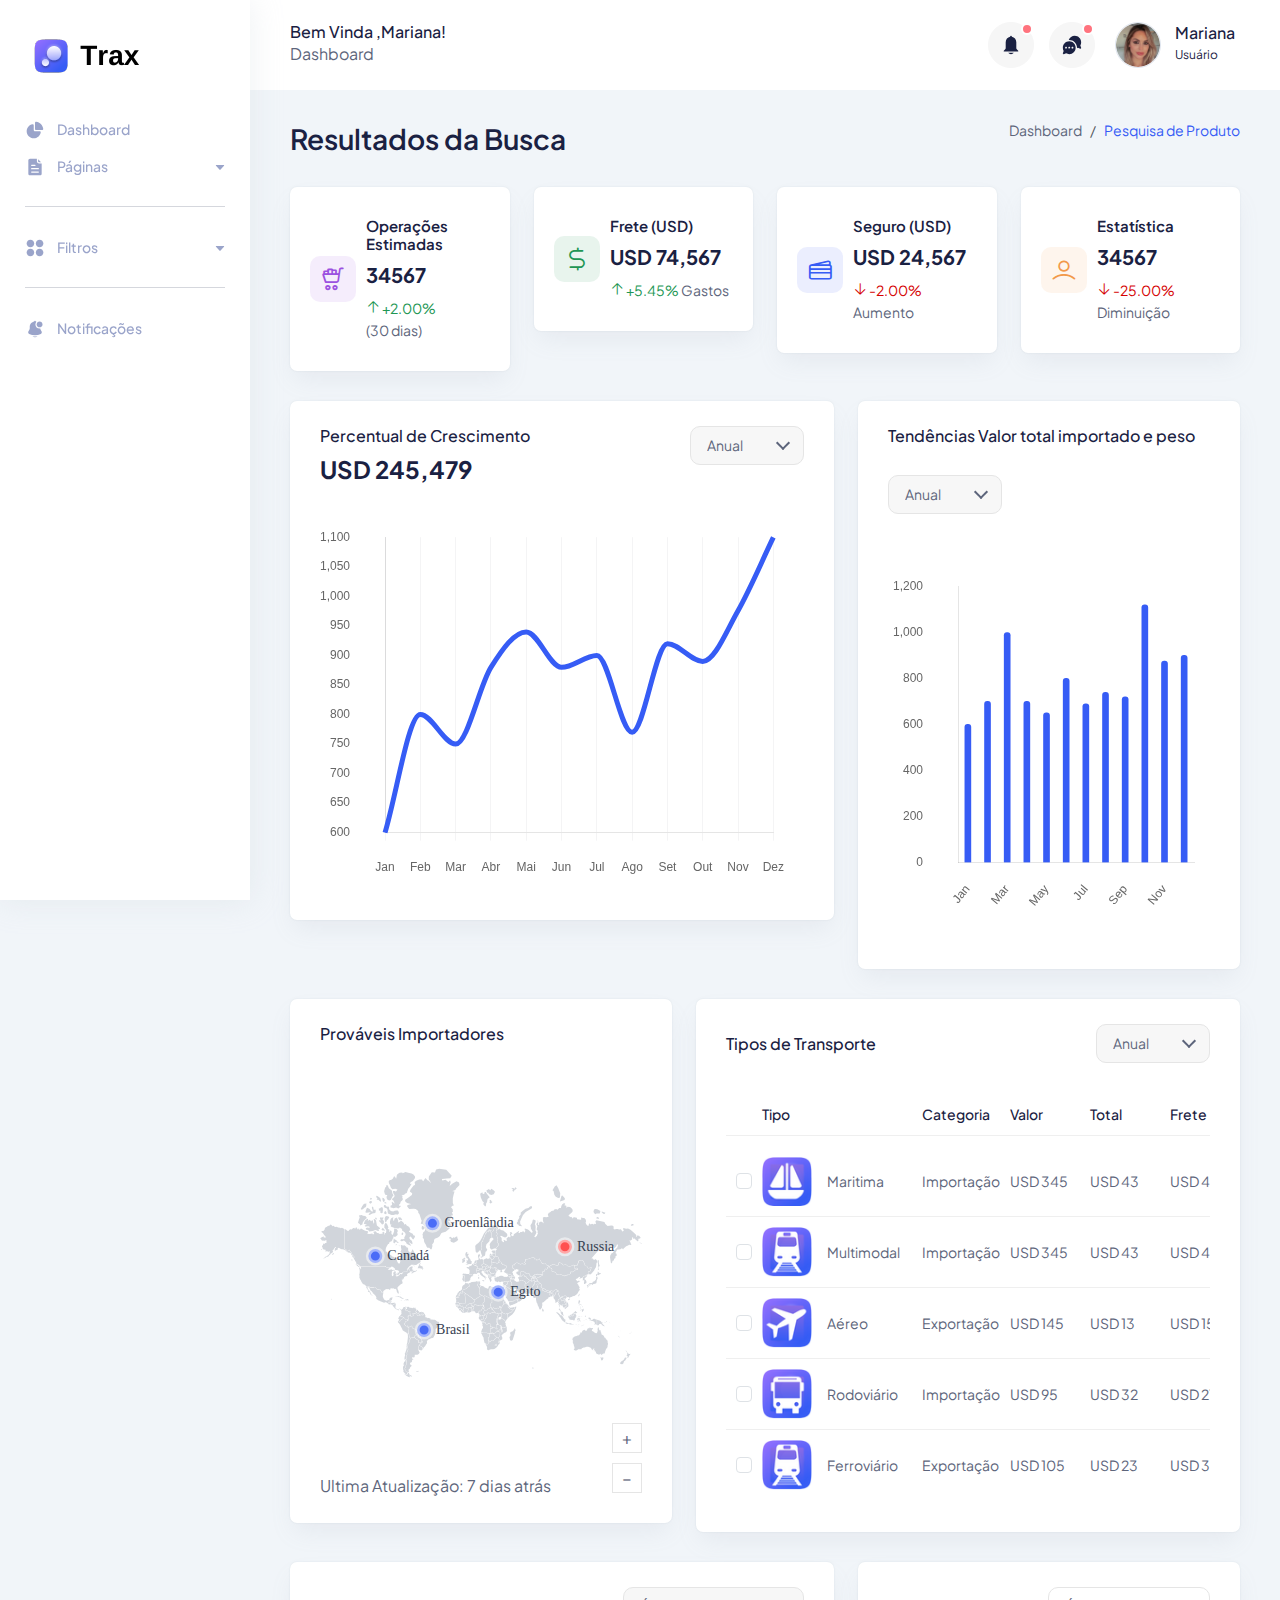
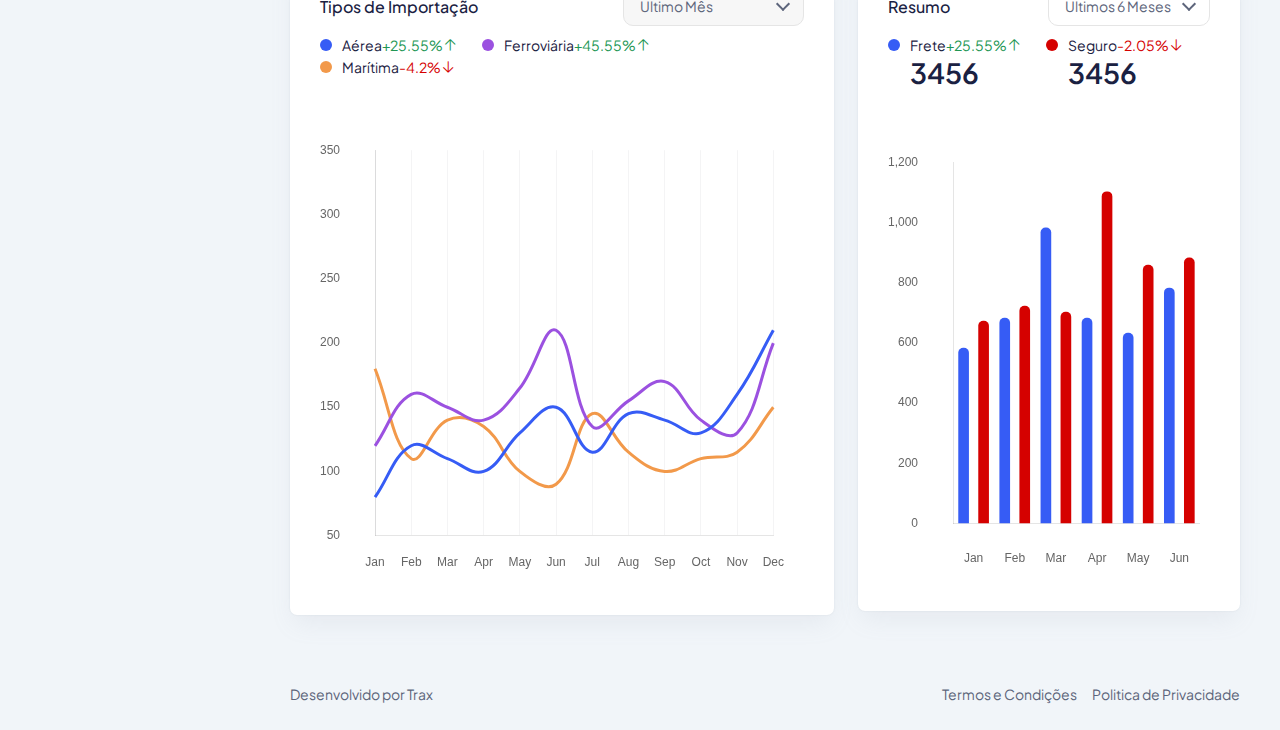
==== commit 0707496e: "adição paginas de campos" ====
--- a/index.html
+++ b/index.html
@@ -56,7 +56,7 @@
               </li>
             </ul> -->
           </li>
-          <!-- <li class="nav-item nav-item-has-children">
+           <li class="nav-item nav-item-has-children">
             <a
               href="#0"
               class="collapsed"
@@ -65,8 +65,8 @@
               aria-controls="ddmenu_2"
               aria-expanded="false"
               aria-label="Toggle navigation"
-            > -->
-              <!-- <span class="icon">
+            > 
+               <span class="icon">
                 <svg width="20" height="20" viewBox="0 0 20 20" fill="none" xmlns="http://www.w3.org/2000/svg">
                   <path
                     d="M11.8097 1.66667C11.8315 1.66667 11.8533 1.6671 11.875 1.66796V4.16667C11.875 5.43232 12.901 6.45834 14.1667 6.45834H16.6654C16.6663 6.48007 16.6667 6.50186 16.6667 6.5237V16.6667C16.6667 17.5872 15.9205 18.3333 15 18.3333H5.00001C4.07954 18.3333 3.33334 17.5872 3.33334 16.6667V3.33334C3.33334 2.41286 4.07954 1.66667 5.00001 1.66667H11.8097ZM6.66668 7.70834C6.3215 7.70834 6.04168 7.98816 6.04168 8.33334C6.04168 8.67851 6.3215 8.95834 6.66668 8.95834H10C10.3452 8.95834 10.625 8.67851 10.625 8.33334C10.625 7.98816 10.3452 7.70834 10 7.70834H6.66668ZM6.04168 11.6667C6.04168 12.0118 6.3215 12.2917 6.66668 12.2917H13.3333C13.6785 12.2917 13.9583 12.0118 13.9583 11.6667C13.9583 11.3215 13.6785 11.0417 13.3333 11.0417H6.66668C6.3215 11.0417 6.04168 11.3215 6.04168 11.6667ZM6.66668 14.375C6.3215 14.375 6.04168 14.6548 6.04168 15C6.04168 15.3452 6.3215 15.625 6.66668 15.625H13.3333C13.6785 15.625 13.9583 15.3452 13.9583 15C13.9583 14.6548 13.6785 14.375 13.3333 14.375H6.66668Z" />
@@ -74,18 +74,16 @@
                     d="M13.125 2.29167L16.0417 5.20834H14.1667C13.5913 5.20834 13.125 4.74197 13.125 4.16667V2.29167Z" />
                 </svg>
               </span>
-              <span class="text">Paginas</span>
+              <span class="text">Páginas</span>
             </a>
             <ul id="ddmenu_2" class="collapse dropdown-nav">
               <li>
                 <a href="settings.html"> Configurações</a>
               </li>
-              <li>
-                <a href="blank-page.html"> Página em Branco</a>
-              </li>
+              
             </ul>
           </li>
-          <li class="nav-item">
+          <!--<li class="nav-item">
             <a href="invoice.html">
               <span class="icon">
                 <svg width="20" height="20" viewBox="0 0 20 20" fill="none" xmlns="http://www.w3.org/2000/svg">
@@ -416,7 +414,7 @@
                 </div>
 				
               </div>
-			  <h6 class="fw-500">Bem Vinda ,Mariana!</h6>
+			          <h6 class="fw-500">Bem Vinda ,Mariana!</h6>
                    <p>Dashboard</p>
             </div>
             <div class="col-lg-7 col-md-7 col-6">
@@ -462,7 +460,7 @@
                         </div>
                         <div class="content">
                           <h6>
-                            ExonTrade
+                            Trax
                             <span class="text-regular">
                               
                             </span>
@@ -565,12 +563,12 @@
                     </li>
                     <li class="divider"></li>
                     <li>
-                      <a href="#0">
+                      <a href="settings.html">
                         <i class="lni lni-user"></i> Ver Perfil
                       </a>
                     </li>
                     <li>
-                      <a href="#0">
+                      <a href="notification.html">
                         <i class="lni lni-alarm"></i> Notificações
                       </a>
                     </li>
@@ -611,7 +609,7 @@
                   <nav aria-label="breadcrumb">
                     <ol class="breadcrumb">
                       <li class="breadcrumb-item">
-                        <a href="#0">Dashboard</a>
+                        <a href="index.html">Dashboard</a>
                       </li>
                       <li class="breadcrumb-item active" aria-current="page">
                         Pesquisa de Produto
@@ -1368,7 +1366,7 @@
                       </tr>
                     </tbody>
                   </table>
-                  <!-- End Table -->
+                  <!-- End Table
                 </div>
               </div>
             </div> -->
@@ -1387,8 +1385,8 @@
             <div class="col-md-6 order-last order-md-first">
               <div class="copyright text-center text-md-start">
                 <p class="text-sm">
-                  Designed and Developed by
-                  <a href="https://plainadmin.com" rel="nofollow" target="_blank">
+                  Desenvolvido por
+                  <a href="#" rel="nofollow" target="_blank">
                     Trax
                   </a>
                 </p>
@@ -1397,8 +1395,8 @@
             <!-- end col-->
             <div class="col-md-6">
               <div class="terms d-flex justify-content-center justify-content-md-end">
-                <a href="#0" class="text-sm">Term & Conditions</a>
-                <a href="#0" class="text-sm ml-15">Privacy & Policy</a>
+                <a href="#0" class="text-sm">Termos e Condições</a>
+                <a href="#0" class="text-sm ml-15">Politica de Privacidade</a>
               </div>
             </div>
           </div>
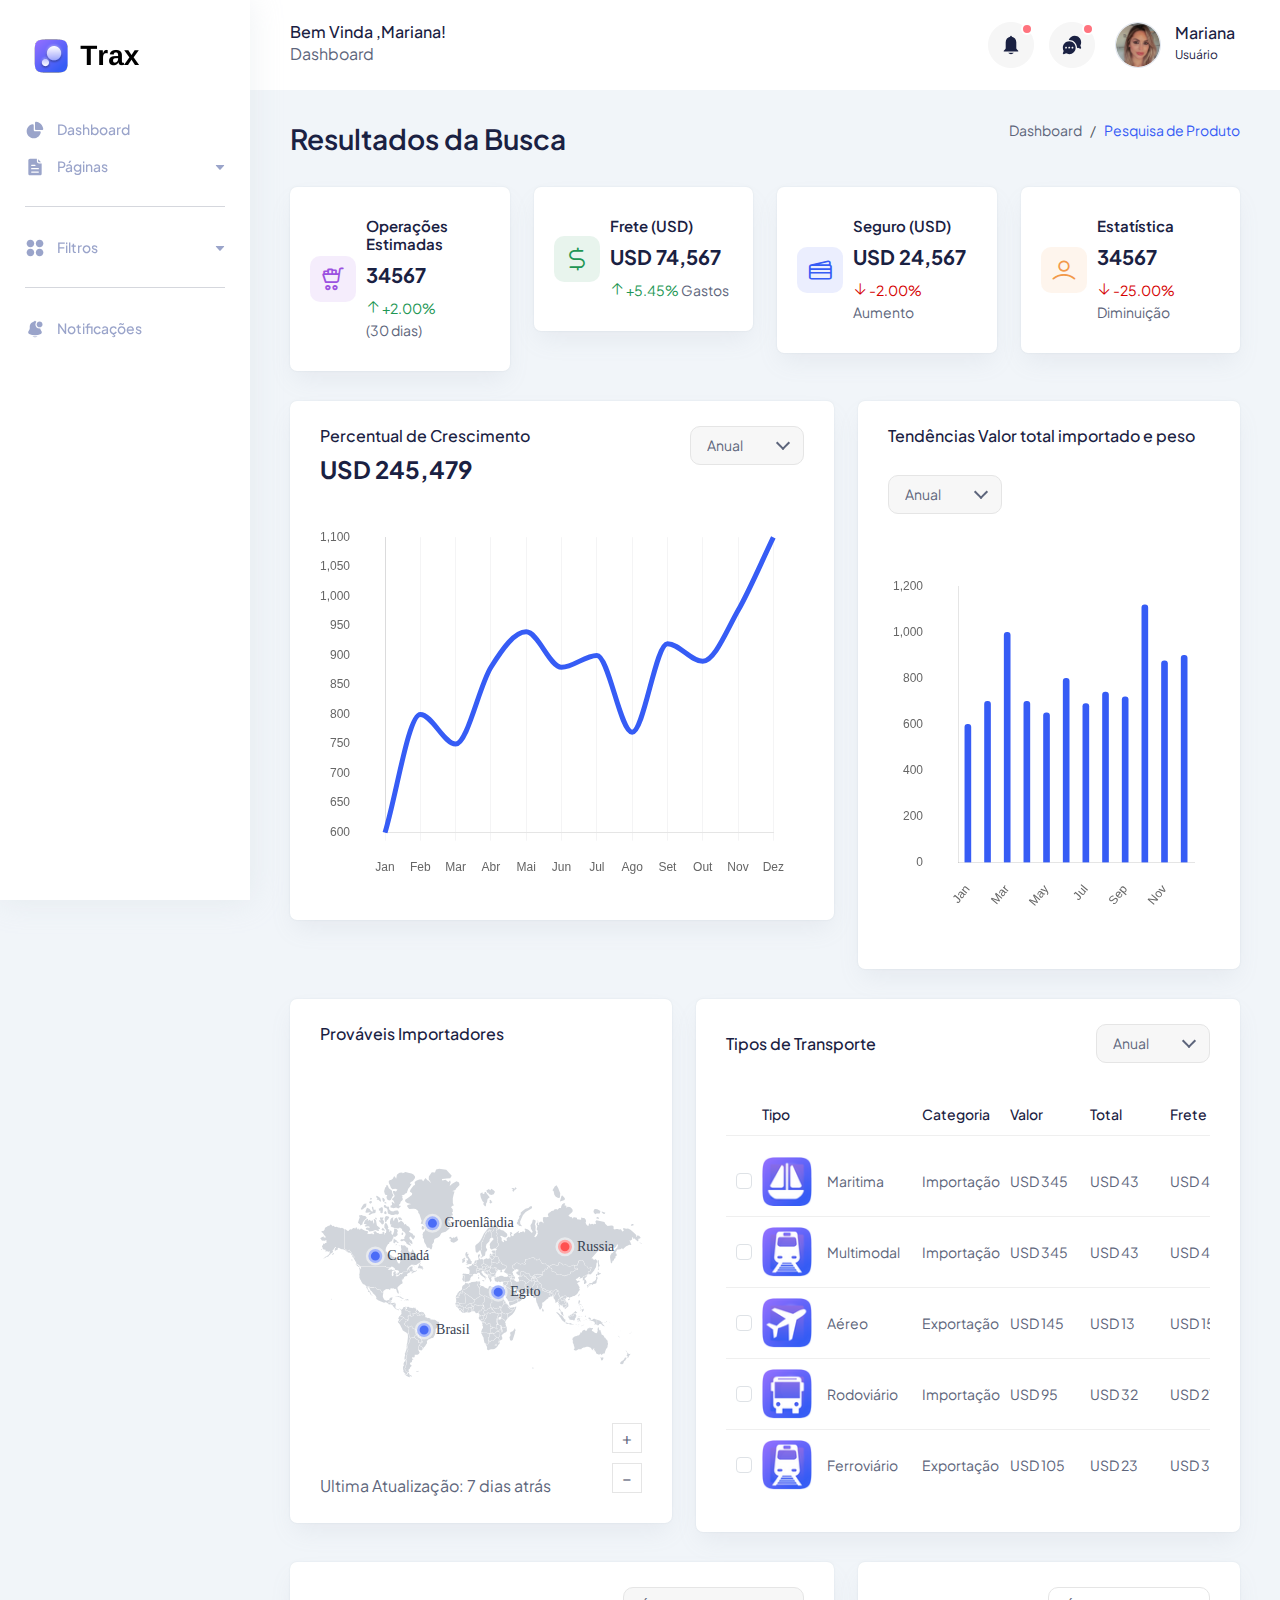
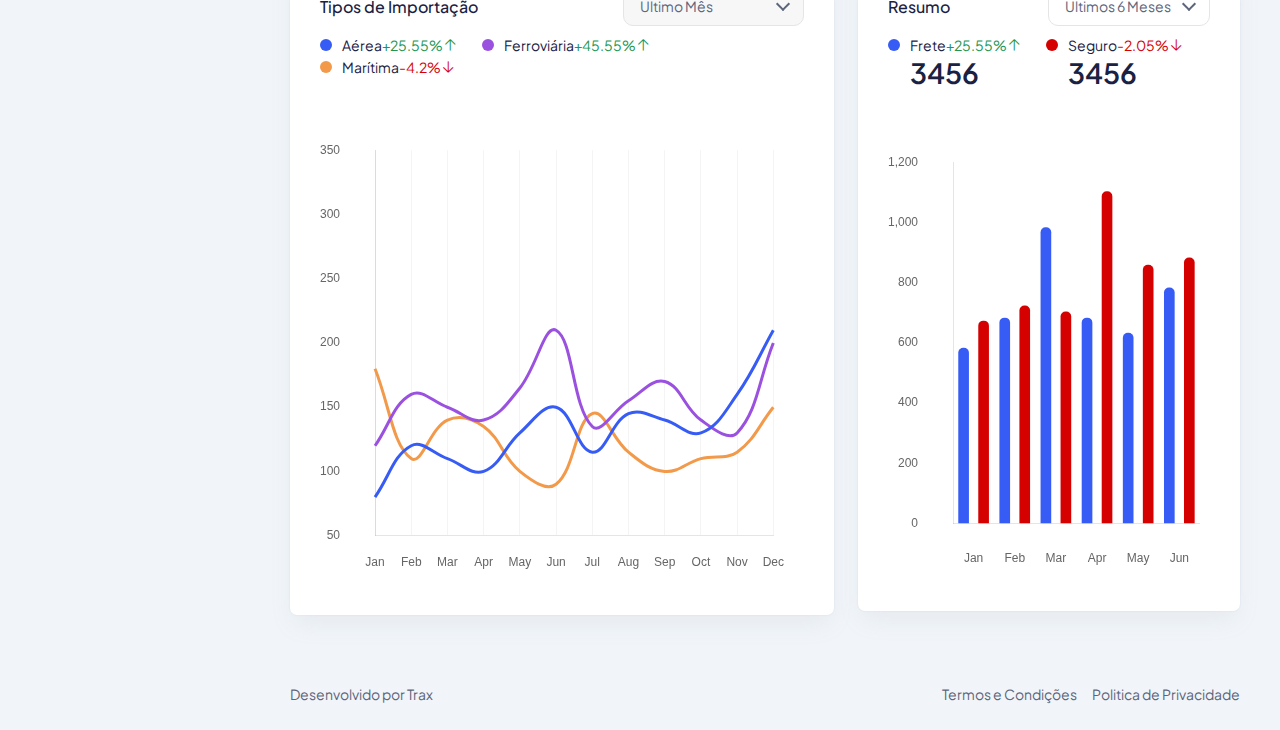
==== commit e709e1b5: "Pagina de Login" ====
--- a/index.html
+++ b/index.html
@@ -572,15 +572,15 @@
                         <i class="lni lni-alarm"></i> Notificações
                       </a>
                     </li>
+                    <!-- <li>
+                      <a href="#0"> <i class="lni lni-inbox"></i> Mensagens </a>
+                    </li> -->
                     <li>
-                      <a href="#0"> <i class="lni lni-inbox"></i> Mensagens </a>
-                    </li>
-                    <li>
-                      <a href="#0"> <i class="lni lni-cog"></i> Configurações </a>
+                      <a href="settings.html"> <i class="lni lni-cog"></i> Configurações </a>
                     </li>
                     <li class="divider"></li>
                     <li>
-                      <a href="#0"> <i class="lni lni-exit"></i> Sair </a>
+                      <a href="signup.html"> <i class="lni lni-exit"></i> Sair </a>
                     </li>
                   </ul>
                 </div>
--- a/assets/css/main.css
+++ b/assets/css/main.css
@@ -3213,7 +3213,7 @@
   margin: auto;
 }
 .auth-cover-wrapper .auth-cover .cover-image img {
-  width: 100%;
+  width: 80%;
 }
 .auth-cover-wrapper .auth-cover .shape-image {
   position: absolute;
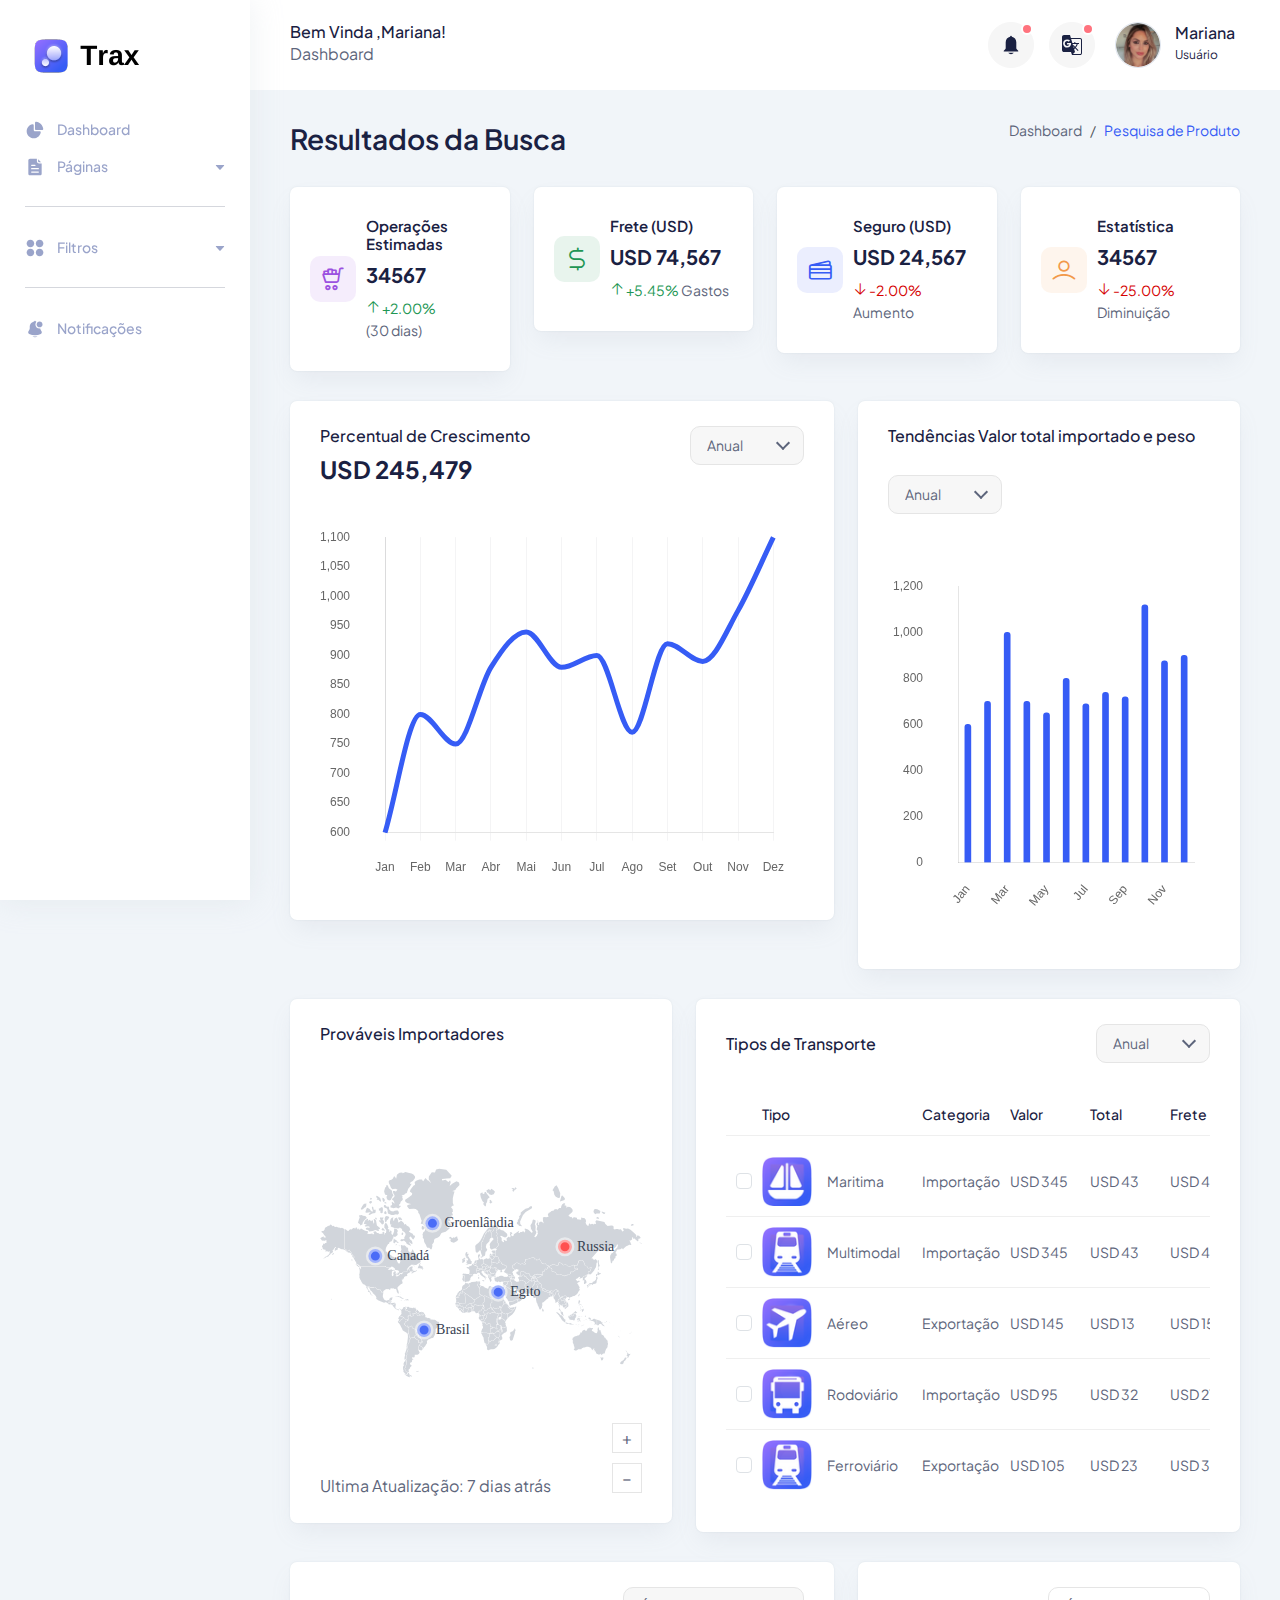
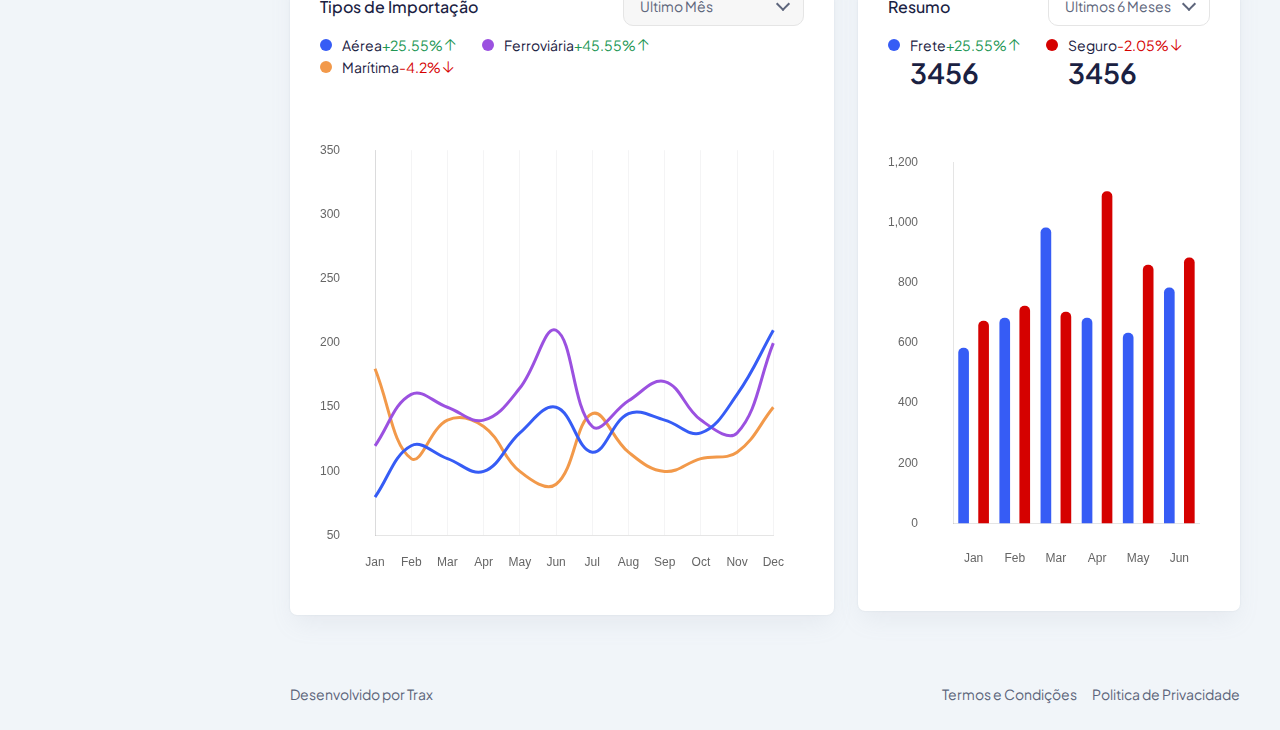
==== commit ded7361f: "register page user and  language box" ====
--- a/index.html
+++ b/index.html
@@ -173,7 +173,7 @@
 								<label style="margin-right: 5px; font-size: 13px;" class="form-check-label" for="radio-2">
 								  Filtro dois</label>
 							  </div>
-							  <!-- end radio -->
+							  
 							  
 							  
                   <!-- end radio -->
@@ -480,54 +480,35 @@
                 <div class="header-message-box ml-15 d-none d-md-flex">
                   <button class="dropdown-toggle" type="button" id="message" data-bs-toggle="dropdown"
                     aria-expanded="false">
-                    <svg width="22" height="22" viewBox="0 0 22 22" fill="none" xmlns="http://www.w3.org/2000/svg">
-                      <path
-                        d="M7.74866 5.97421C7.91444 5.96367 8.08162 5.95833 8.25005 5.95833C12.5532 5.95833 16.0417 9.4468 16.0417 13.75C16.0417 13.9184 16.0364 14.0856 16.0259 14.2514C16.3246 14.138 16.6127 14.003 16.8883 13.8482L19.2306 14.629C19.7858 14.8141 20.3141 14.2858 20.129 13.7306L19.3482 11.3882C19.8694 10.4604 20.1667 9.38996 20.1667 8.25C20.1667 4.70617 17.2939 1.83333 13.75 1.83333C11.0077 1.83333 8.66702 3.55376 7.74866 5.97421Z"
-                        fill="" />
-                      <path
-                        d="M14.6667 13.75C14.6667 17.2938 11.7939 20.1667 8.25004 20.1667C7.11011 20.1667 6.03962 19.8694 5.11182 19.3482L2.76946 20.129C2.21421 20.3141 1.68597 19.7858 1.87105 19.2306L2.65184 16.8882C2.13062 15.9604 1.83338 14.89 1.83338 13.75C1.83338 10.2062 4.70622 7.33333 8.25004 7.33333C11.7939 7.33333 14.6667 10.2062 14.6667 13.75ZM5.95838 13.75C5.95838 13.2437 5.54797 12.8333 5.04171 12.8333C4.53545 12.8333 4.12504 13.2437 4.12504 13.75C4.12504 14.2563 4.53545 14.6667 5.04171 14.6667C5.54797 14.6667 5.95838 14.2563 5.95838 13.75ZM9.16671 13.75C9.16671 13.2437 8.7563 12.8333 8.25004 12.8333C7.74379 12.8333 7.33338 13.2437 7.33338 13.75C7.33338 14.2563 7.74379 14.6667 8.25004 14.6667C8.7563 14.6667 9.16671 14.2563 9.16671 13.75ZM11.4584 14.6667C11.9647 14.6667 12.375 14.2563 12.375 13.75C12.375 13.2437 11.9647 12.8333 11.4584 12.8333C10.9521 12.8333 10.5417 13.2437 10.5417 13.75C10.5417 14.2563 10.9521 14.6667 11.4584 14.6667Z"
-                        fill="" />
-                    </svg>
+                    <svg xmlns="http://www.w3.org/2000/svg" height="24px" viewBox="0 -960 960 960" width="24px" fill="#5f6368"><path d="m480-80-40-120H160q-33 0-56.5-23.5T80-280v-520q0-33 23.5-56.5T160-880h240l35 120h365q35 0 57.5 22.5T880-680v520q0 33-22.5 56.5T800-80H480ZM286-376q69 0 113.5-44.5T444-536q0-8-.5-14.5T441-564H283v62h89q-8 28-30.5 43.5T287-443q-39 0-67-28t-28-69q0-41 28-69t67-28q18 0 34 6.5t29 19.5l49-47q-21-22-50.5-34T286-704q-67 0-114.5 47.5T124-540q0 69 47.5 116.5T286-376Zm268 20 22-21q-14-17-25.5-33T528-444l26 88Zm50-51q28-33 42.5-63t19.5-47H507l12 42h40q8 15 19 32.5t26 35.5Zm-84 287h280q18 0 29-11.5t11-28.5v-520q0-18-11-29t-29-11H447l47 162h79v-42h41v42h146v41h-51q-10 38-30 74t-47 67l109 107-29 29-108-108-36 37 32 111-80 80Z"/></svg>
                     <span></span>
                   </button>
                   <ul class="dropdown-menu dropdown-menu-end" aria-labelledby="message">
+                    
                     <li>
                       <a href="#0">
                         <div class="image">
-                          <img src="assets/images/lead/lead-1.png" alt="" />
+                          <img src="assets/images/lead/Brasil.png" alt="" />
                         </div>
                         <div class="content">
-                          <h6>Processamento de Dados</h6>
-                          <p>Lorem ipsum dolor sit amet, consect etur adipiscing
-                            elit Vivamus tortor.</p>
-                          <span>04-09-2024</span>
+                          <h6>Português (BR)</h6>
+                          
+                          <span>Portuguese</span>
                         </div>
                       </a>
                     </li>
                     <li>
                       <a href="#0">
                         <div class="image">
-                          <img src="assets/images/lead/lead-1.png" alt="" />
+                          <img src="assets/images/lead/EUA.png" alt="" />
                         </div>
                         <div class="content">
-                          <h6>Dados Processados</h6>
-                          <p>Lorem ipsum dolor sit amet, consect etur adipiscing
-                            elit Vivamus tortor.</p>
-                          <span>12 mins ago</span>
+                          <h6>English (US)</h6>
+                          
+                          <span>Inglês</span>
+                          
                         </div>
-                      </a>
-                    </li>
-                    <li>
-                      <a href="#0">
-                        <div class="image">
-                          <img src="assets/images/lead/lead-1.png" alt="" />
-                        </div>
-                        <div class="content">
-                          <h6>Em Processamento</h6>
-                          <p>Lorem ipsum dolor sit amet, consect etur adipiscing
-                            elit Vivamus tortor.</p>
-                          <span>04-09-2024</span>
-                        </div>
+                       
                       </a>
                     </li>
                   </ul>
@@ -580,7 +561,7 @@
                     </li>
                     <li class="divider"></li>
                     <li>
-                      <a href="signup.html"> <i class="lni lni-exit"></i> Sair </a>
+                      <a href="signin.html"> <i class="lni lni-exit"></i> Sair </a>
                     </li>
                   </ul>
                 </div>
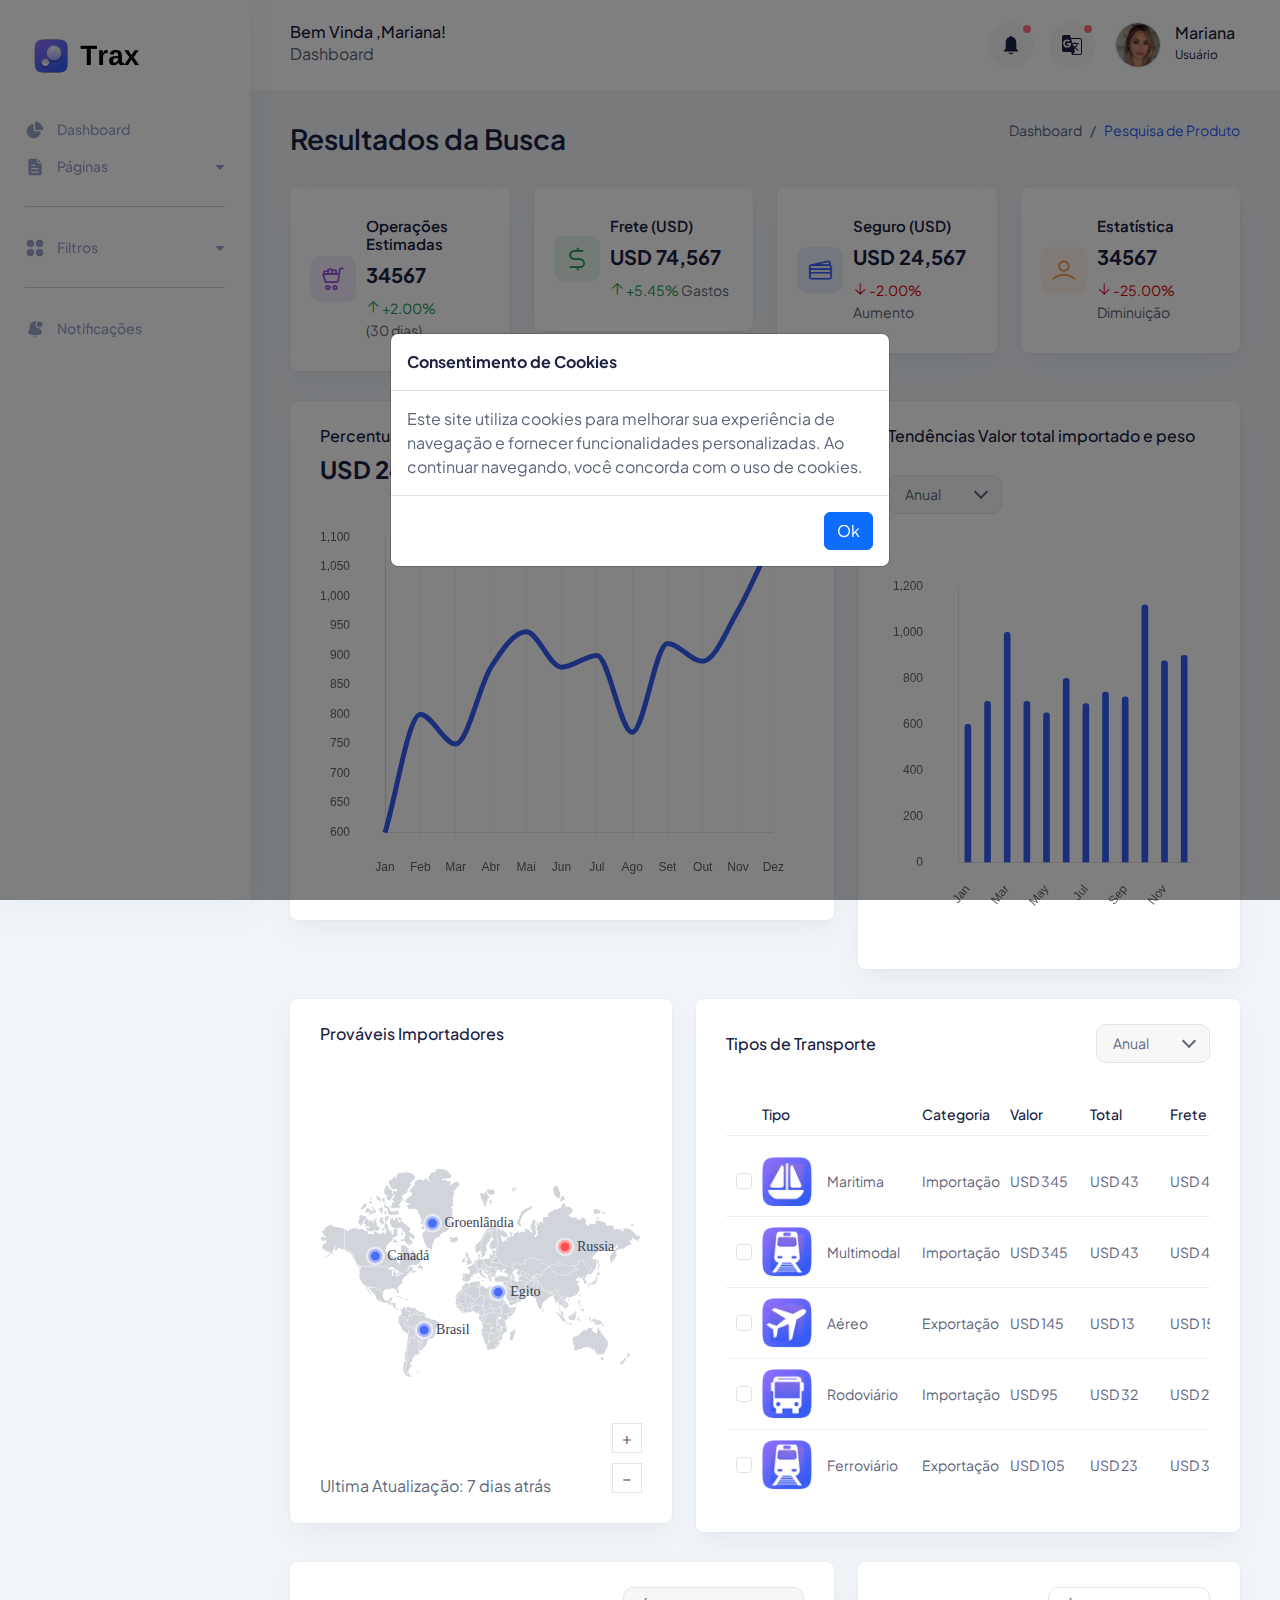
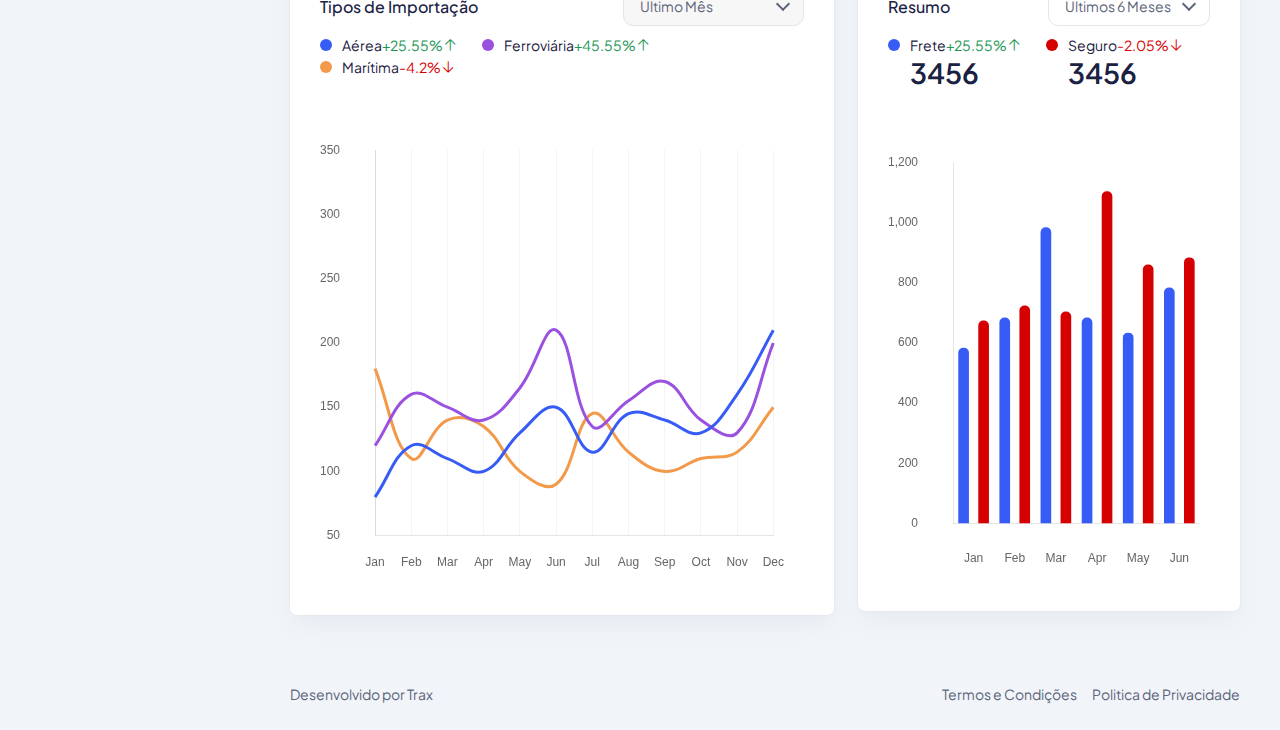
==== commit 1cf0b841: "Update index.html" ====
--- a/index.html
+++ b/index.html
@@ -6,6 +6,10 @@
     <meta name="viewport" content="width=device-width, initial-scale=1.0" />
     <link rel="shortcut icon" href="assets/images/favicon.svg" type="image/x-icon" />
     <title>Trax</title>
+<!-- Bootstrap CSS -->
+<link href="https://cdn.jsdelivr.net/npm/bootstrap@5.3.0-alpha3/dist/css/bootstrap.min.css" rel="stylesheet">
+<!-- Bootstrap JS -->
+<script src="https://cdn.jsdelivr.net/npm/bootstrap@5.3.0-alpha3/dist/js/bootstrap.bundle.min.js"></script>
 
     <!-- ========== All CSS files linkup ========= -->
     <link rel="stylesheet" href="assets/css/bootstrap.min.css" />
@@ -21,6 +25,23 @@
       <div class="spinner"></div>
     </div>
     <!-- ======== Preloader =========== -->
+
+    <script>
+      // Mostrar modal ao carregar a página
+      window.onload = function() {
+        var myModal = new bootstrap.Modal(document.getElementById('cookieConsentModal'), {
+          backdrop: 'static',
+          keyboard: false
+        });
+        myModal.show();
+  
+        // Ação ao clicar no botão 'Ok'
+        document.getElementById('acceptCookiesBtn').onclick = function() {
+          myModal.hide();
+          // Aqui você pode armazenar a decisão do usuário em cookies ou localStorage, se desejar
+        };
+      };
+    </script>
 
     <!-- ======== sidebar-nav start =========== -->
     <aside class="sidebar-nav-wrapper">
@@ -389,6 +410,23 @@
     <div class="overlay"></div>
     <!-- ======== sidebar-nav end =========== -->
 
+    <!--========== Modal de Cookies============== -->
+  <div class="modal fade" id="cookieConsentModal" tabindex="-1" aria-labelledby="cookieConsentLabel" aria-hidden="true">
+    <div class="modal-dialog modal-dialog-centered">
+      <div class="modal-content">
+        <div class="modal-header">
+          <h5 class="modal-title" id="cookieConsentLabel">Consentimento de Cookies</h5>
+        </div>
+        <div class="modal-body">
+          Este site utiliza cookies para melhorar sua experiência de navegação e fornecer funcionalidades personalizadas. Ao continuar navegando, você concorda com o uso de cookies.
+        </div>
+        <div class="modal-footer">
+          <button type="button" class="btn btn-primary" id="acceptCookiesBtn">Ok</button>
+        </div>
+      </div>
+    </div>
+  </div>
+<!--========== Modal de Cookies end============== -->
     <!-- ======== main-wrapper start =========== -->
     <main class="main-wrapper">
       <!-- ========== header start ========== -->
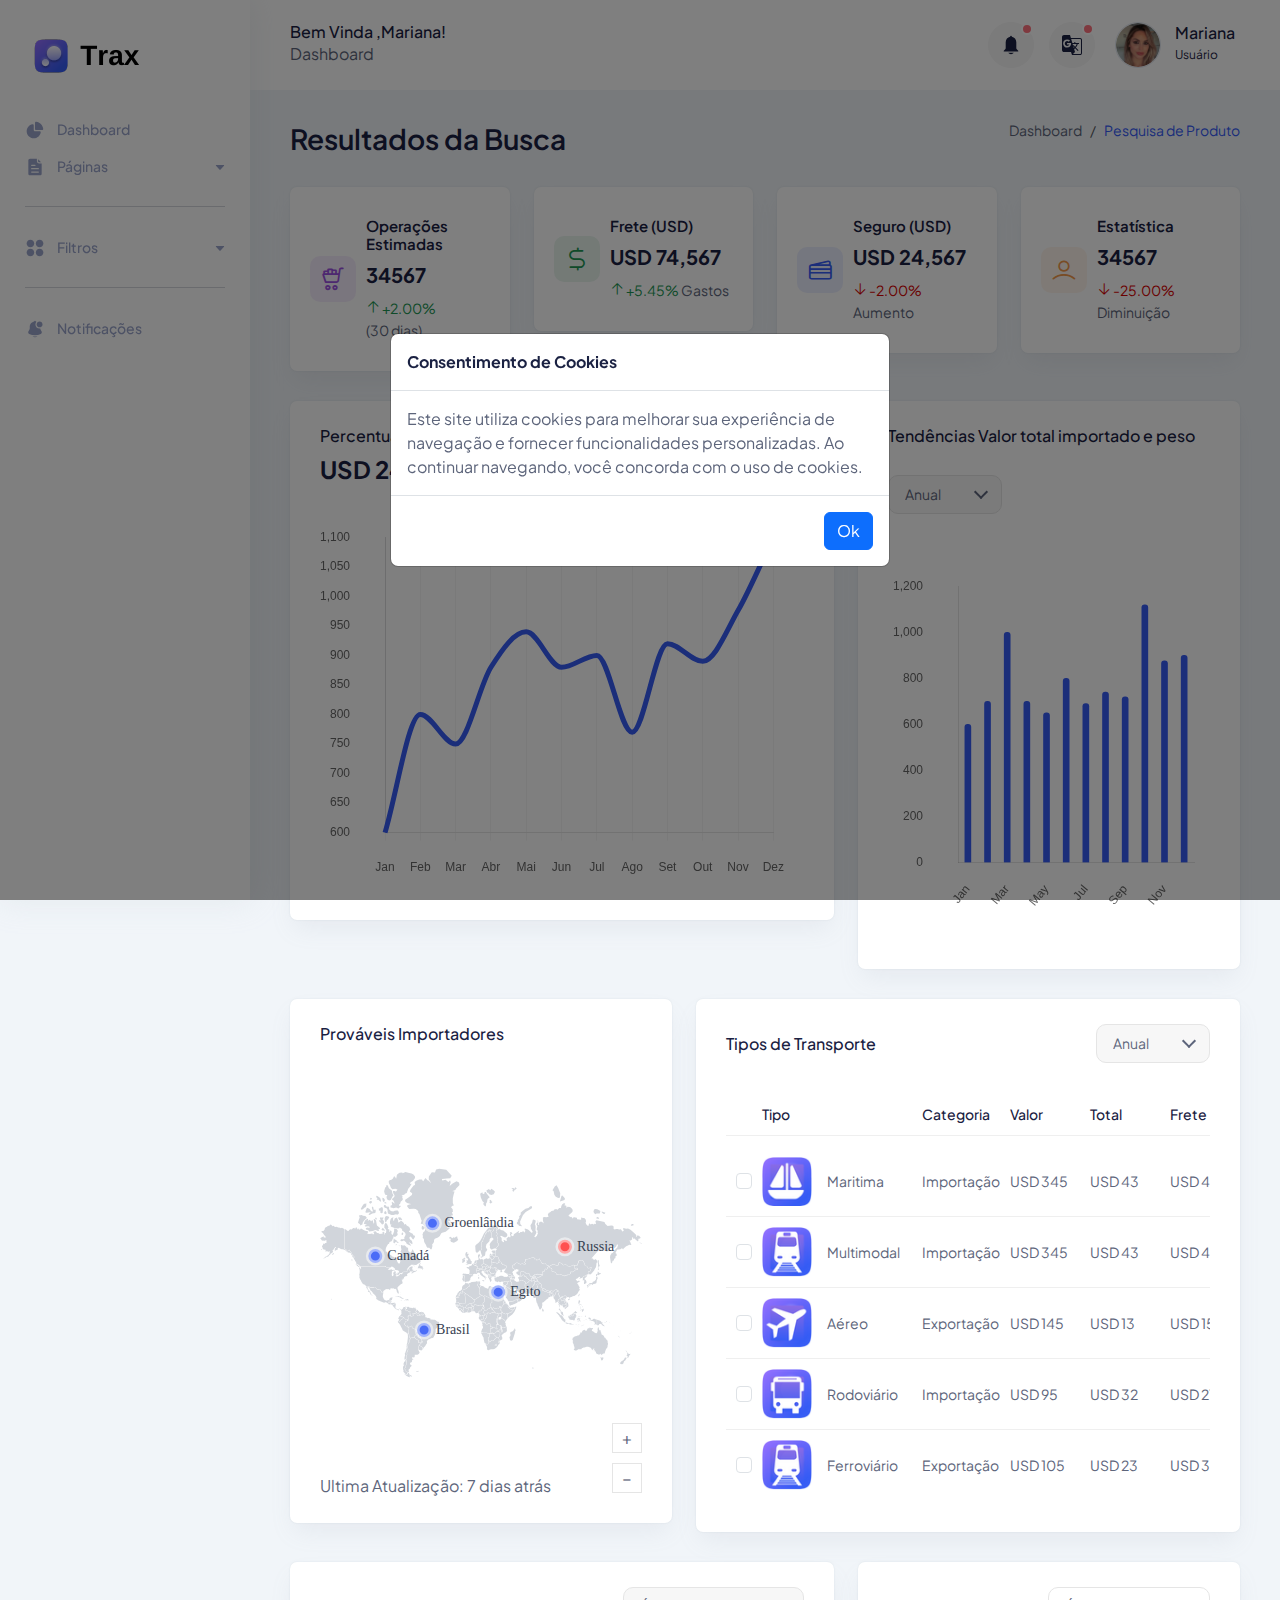
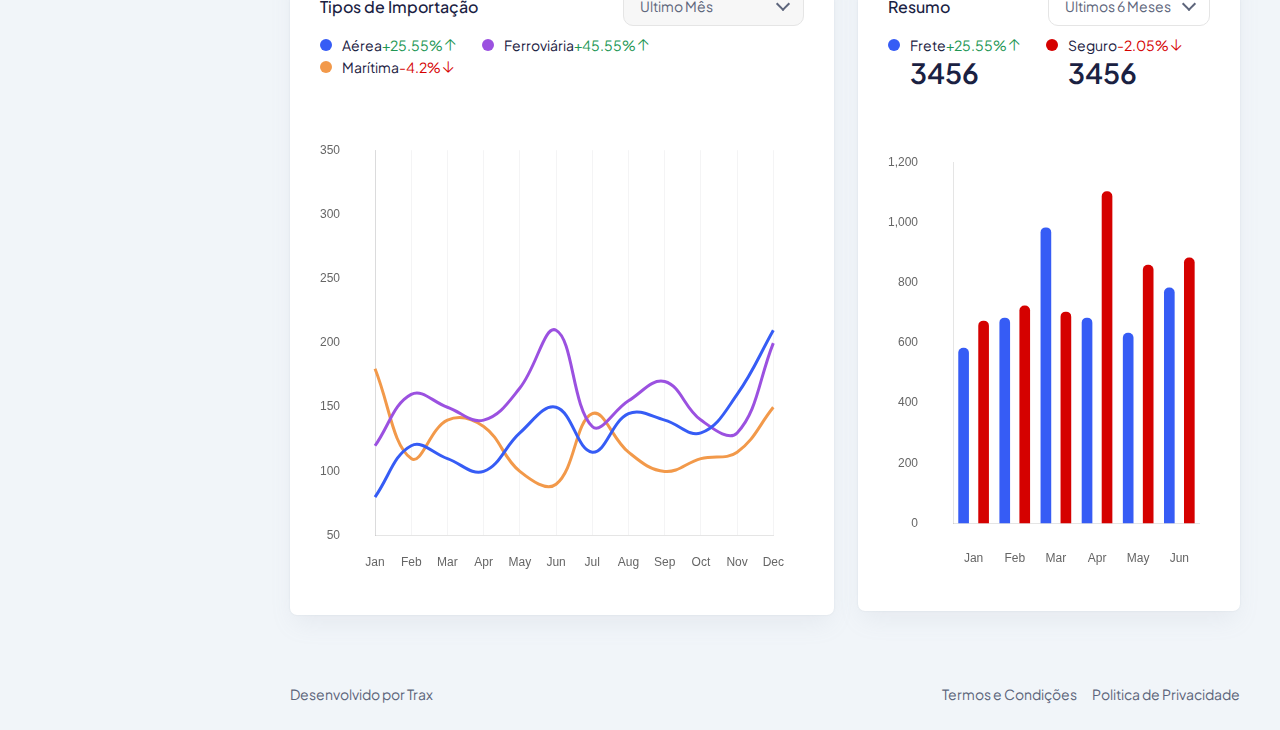
==== commit 930cfc4b: "Update index.html" ====
--- a/index.html
+++ b/index.html
@@ -6,10 +6,7 @@
     <meta name="viewport" content="width=device-width, initial-scale=1.0" />
     <link rel="shortcut icon" href="assets/images/favicon.svg" type="image/x-icon" />
     <title>Trax</title>
-<!-- Bootstrap CSS -->
-<link href="https://cdn.jsdelivr.net/npm/bootstrap@5.3.0-alpha3/dist/css/bootstrap.min.css" rel="stylesheet">
-<!-- Bootstrap JS -->
-<script src="https://cdn.jsdelivr.net/npm/bootstrap@5.3.0-alpha3/dist/js/bootstrap.bundle.min.js"></script>
+
 
     <!-- ========== All CSS files linkup ========= -->
     <link rel="stylesheet" href="assets/css/bootstrap.min.css" />
@@ -26,22 +23,7 @@
     </div>
     <!-- ======== Preloader =========== -->
 
-    <script>
-      // Mostrar modal ao carregar a página
-      window.onload = function() {
-        var myModal = new bootstrap.Modal(document.getElementById('cookieConsentModal'), {
-          backdrop: 'static',
-          keyboard: false
-        });
-        myModal.show();
   
-        // Ação ao clicar no botão 'Ok'
-        document.getElementById('acceptCookiesBtn').onclick = function() {
-          myModal.hide();
-          // Aqui você pode armazenar a decisão do usuário em cookies ou localStorage, se desejar
-        };
-      };
-    </script>
 
     <!-- ======== sidebar-nav start =========== -->
     <aside class="sidebar-nav-wrapper">
@@ -1973,5 +1955,25 @@
       });
         // =========== chart four end
     </script>
+      <script>
+        // Mostrar modal ao carregar a página
+        window.onload = function() {
+          var myModal = new bootstrap.Modal(document.getElementById('cookieConsentModal'), {
+            backdrop: 'static',
+            keyboard: false
+          });
+          myModal.show();
+    
+          // Ação ao clicar no botão 'Ok'
+          document.getElementById('acceptCookiesBtn').onclick = function() {
+            myModal.hide();
+            // Aqui você pode armazenar a decisão do usuário em cookies ou localStorage, se desejar
+          };
+        };
+      </script>
+      <!-- Bootstrap CSS -->
+<!-- <link href="https://cdn.jsdelivr.net/npm/bootstrap@5.3.0-alpha3/dist/css/bootstrap.min.css" rel="stylesheet"> -->
+<!-- Bootstrap JS -->
+<!-- <script src="https://cdn.jsdelivr.net/npm/bootstrap@5.3.0-alpha3/dist/js/bootstrap.bundle.min.js"></script> -->
   </body>
 </html>
